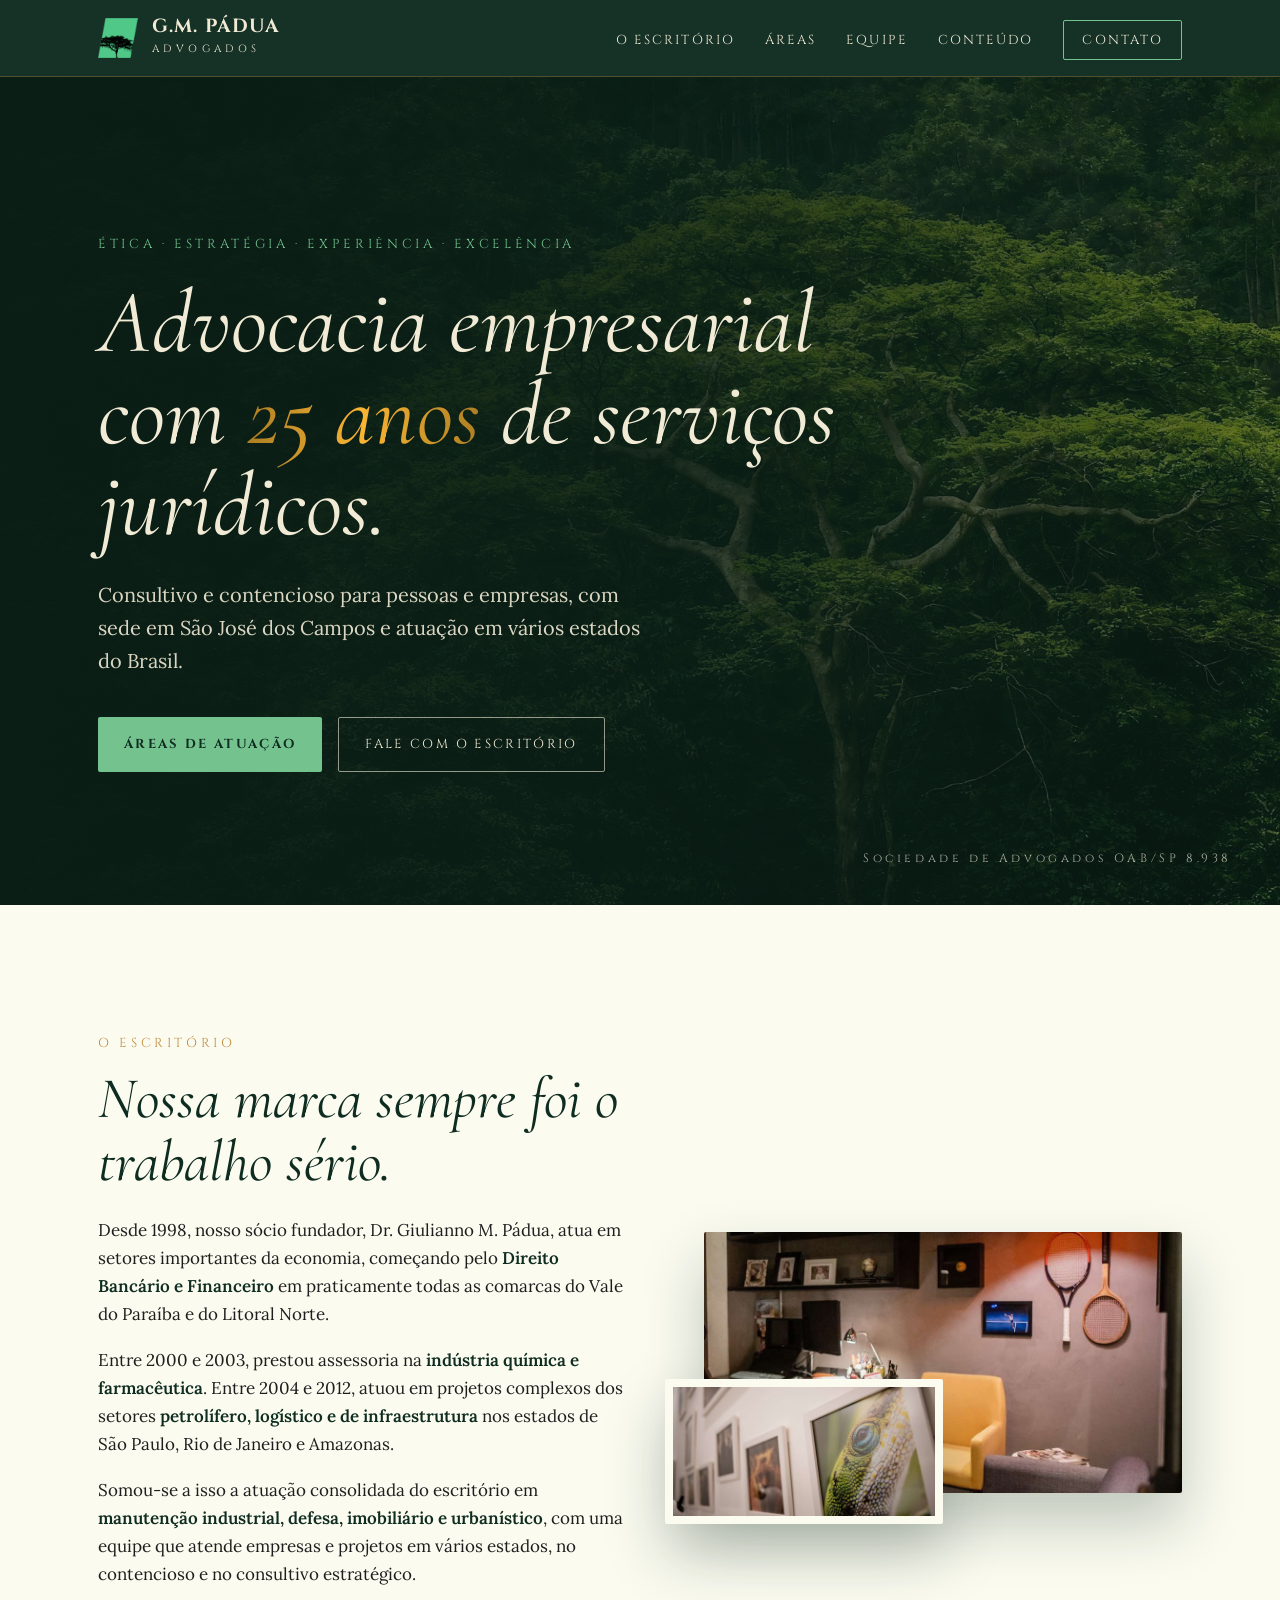
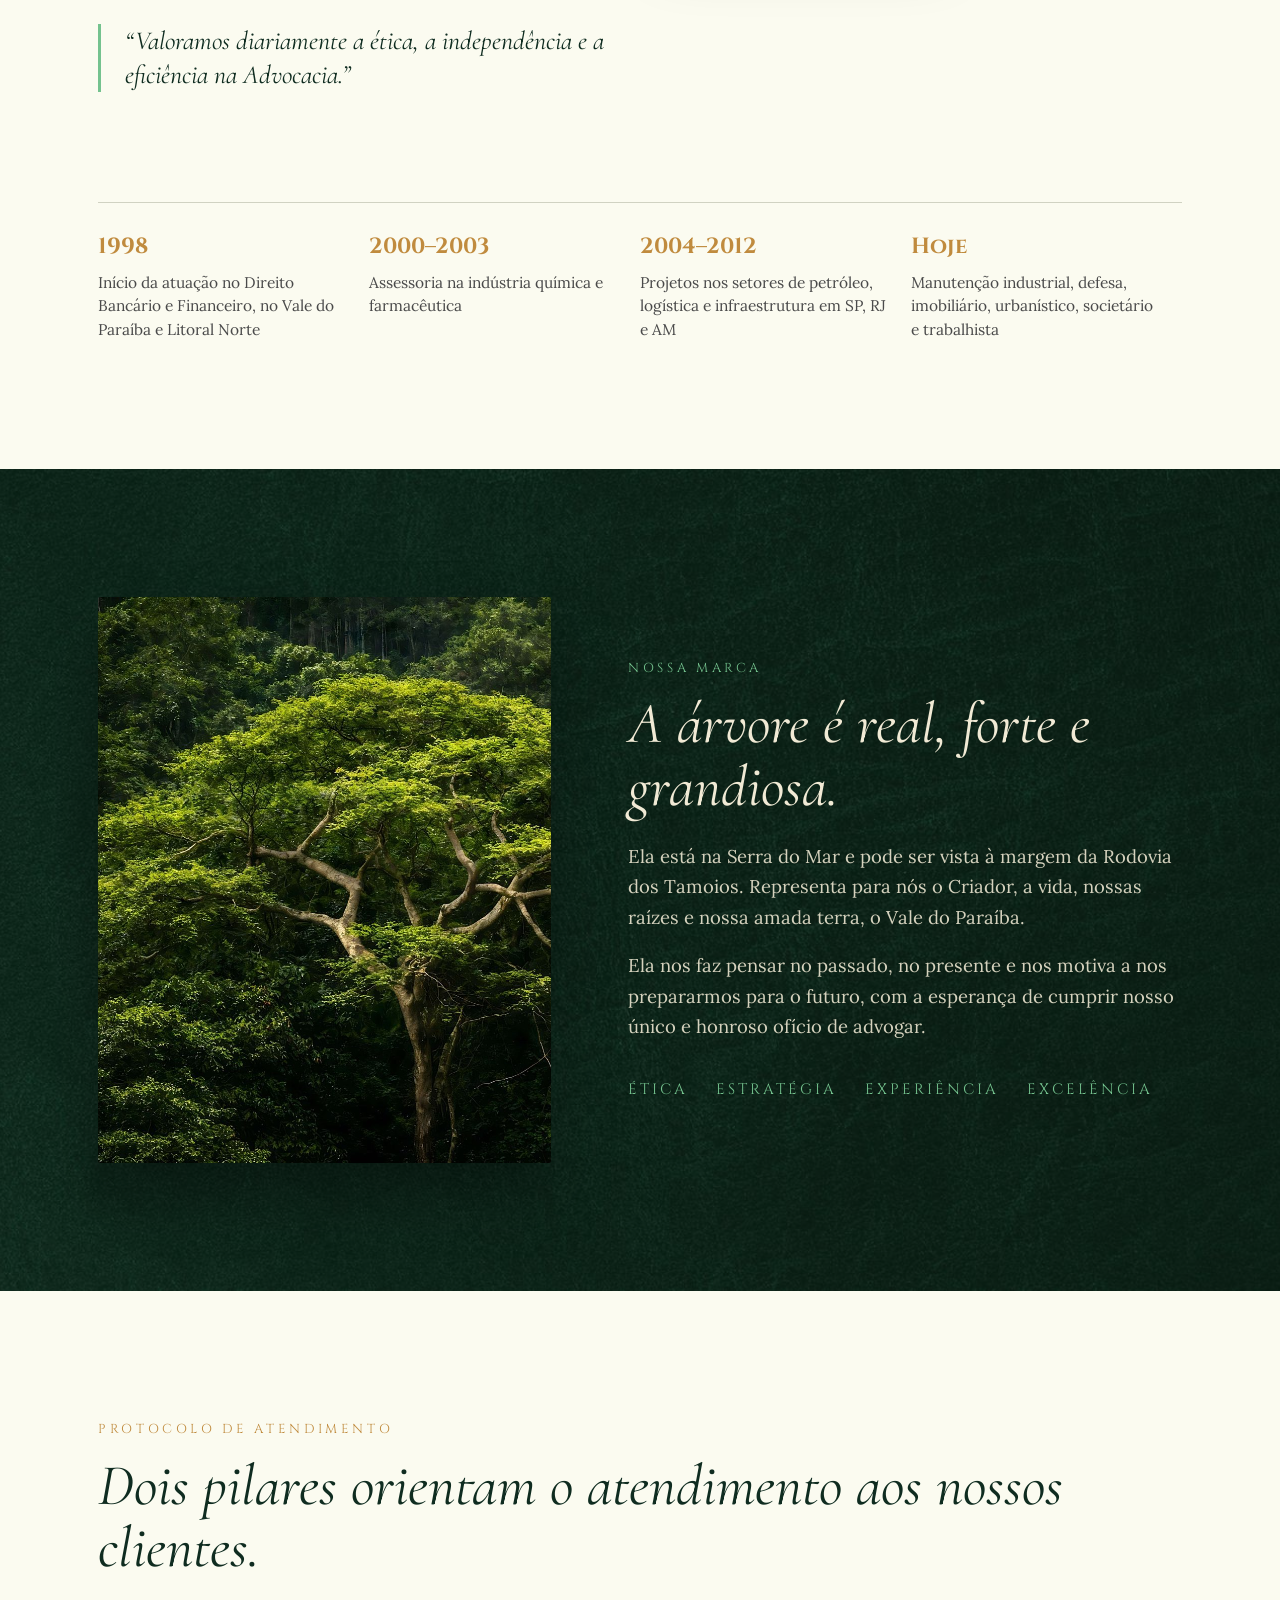
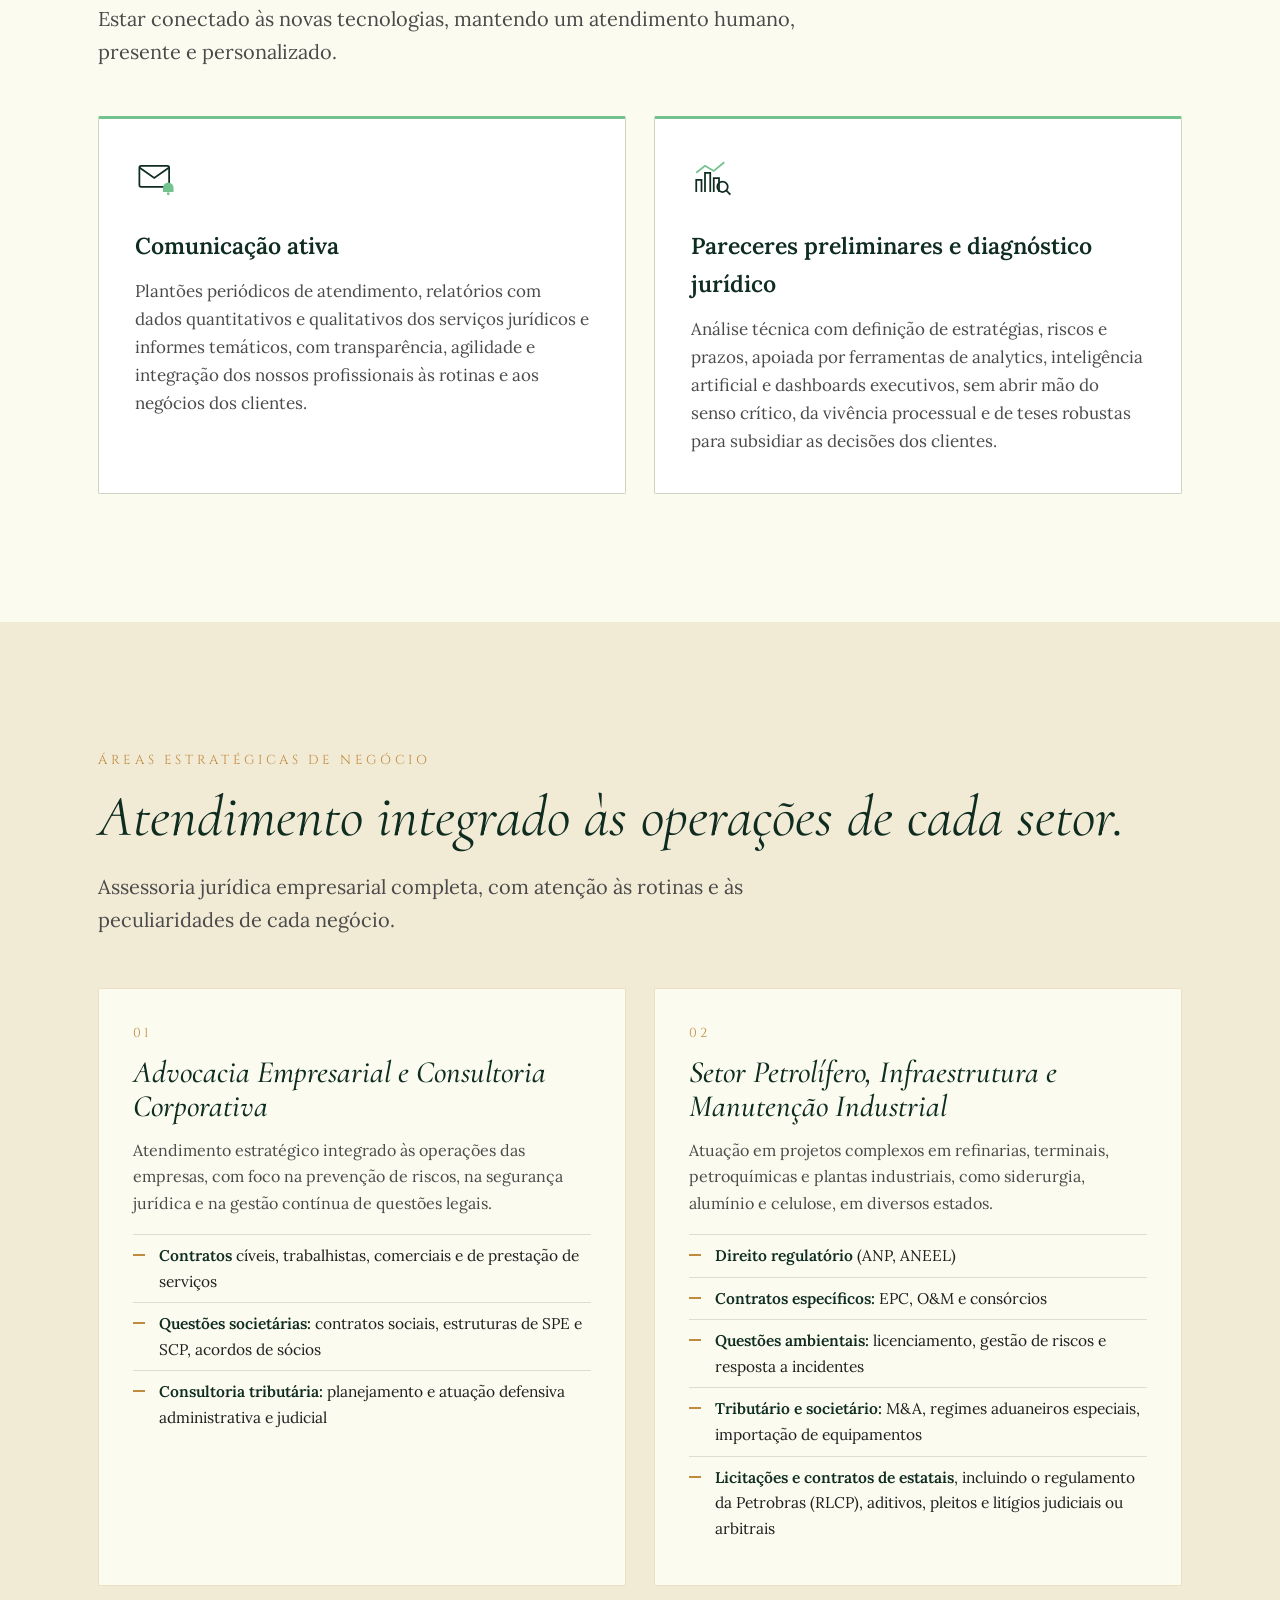
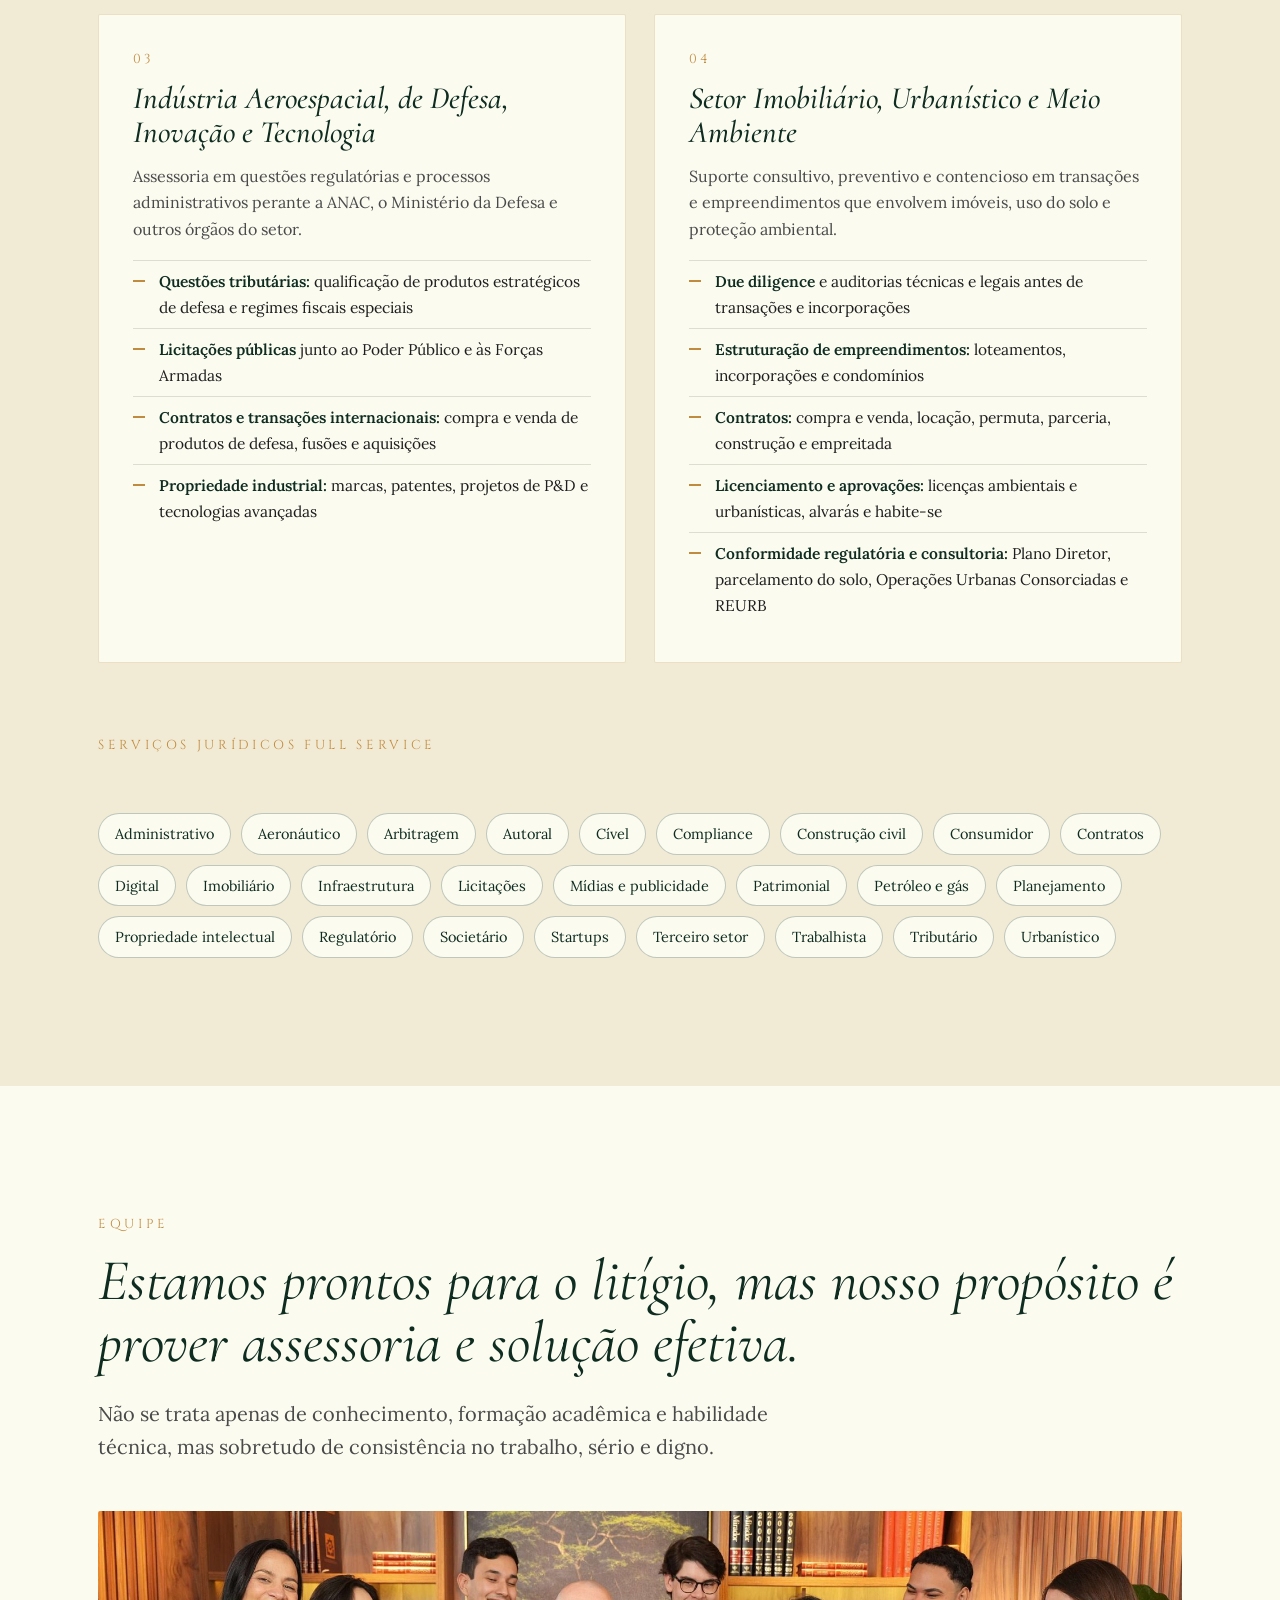
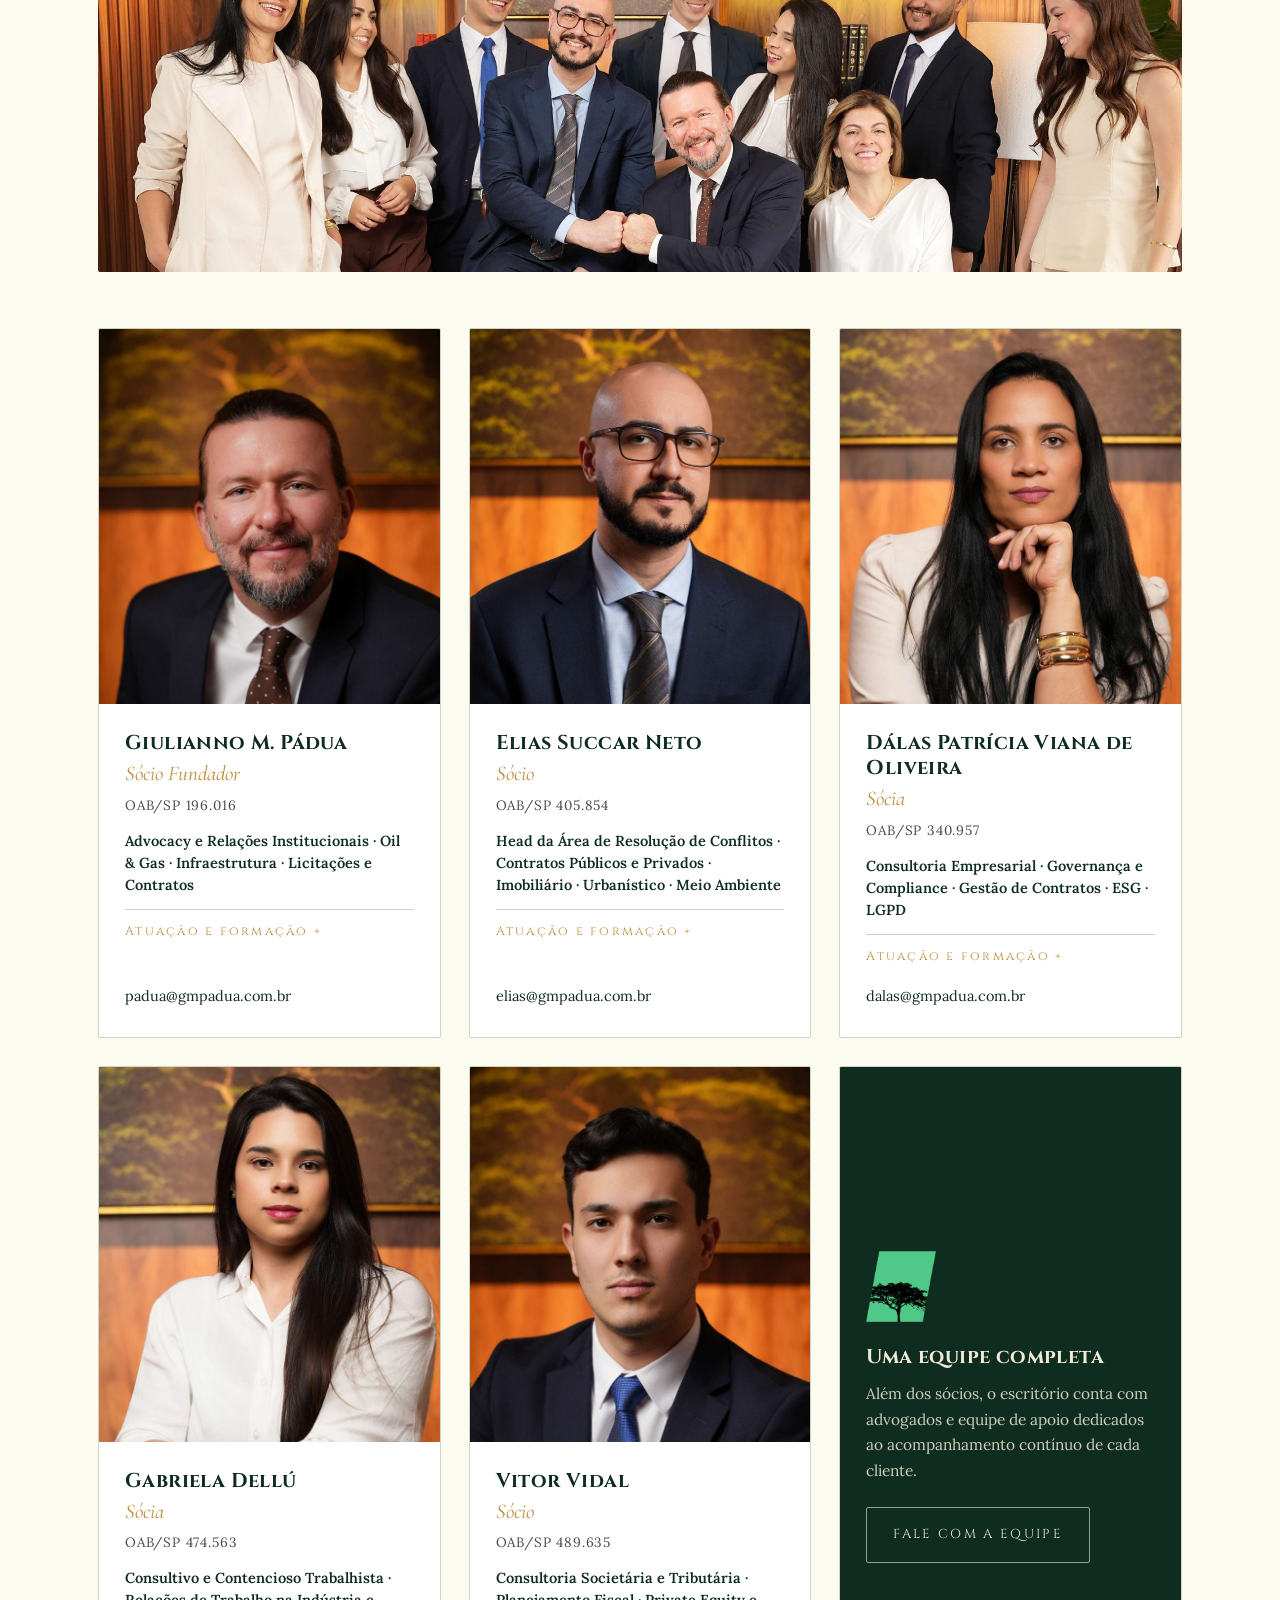
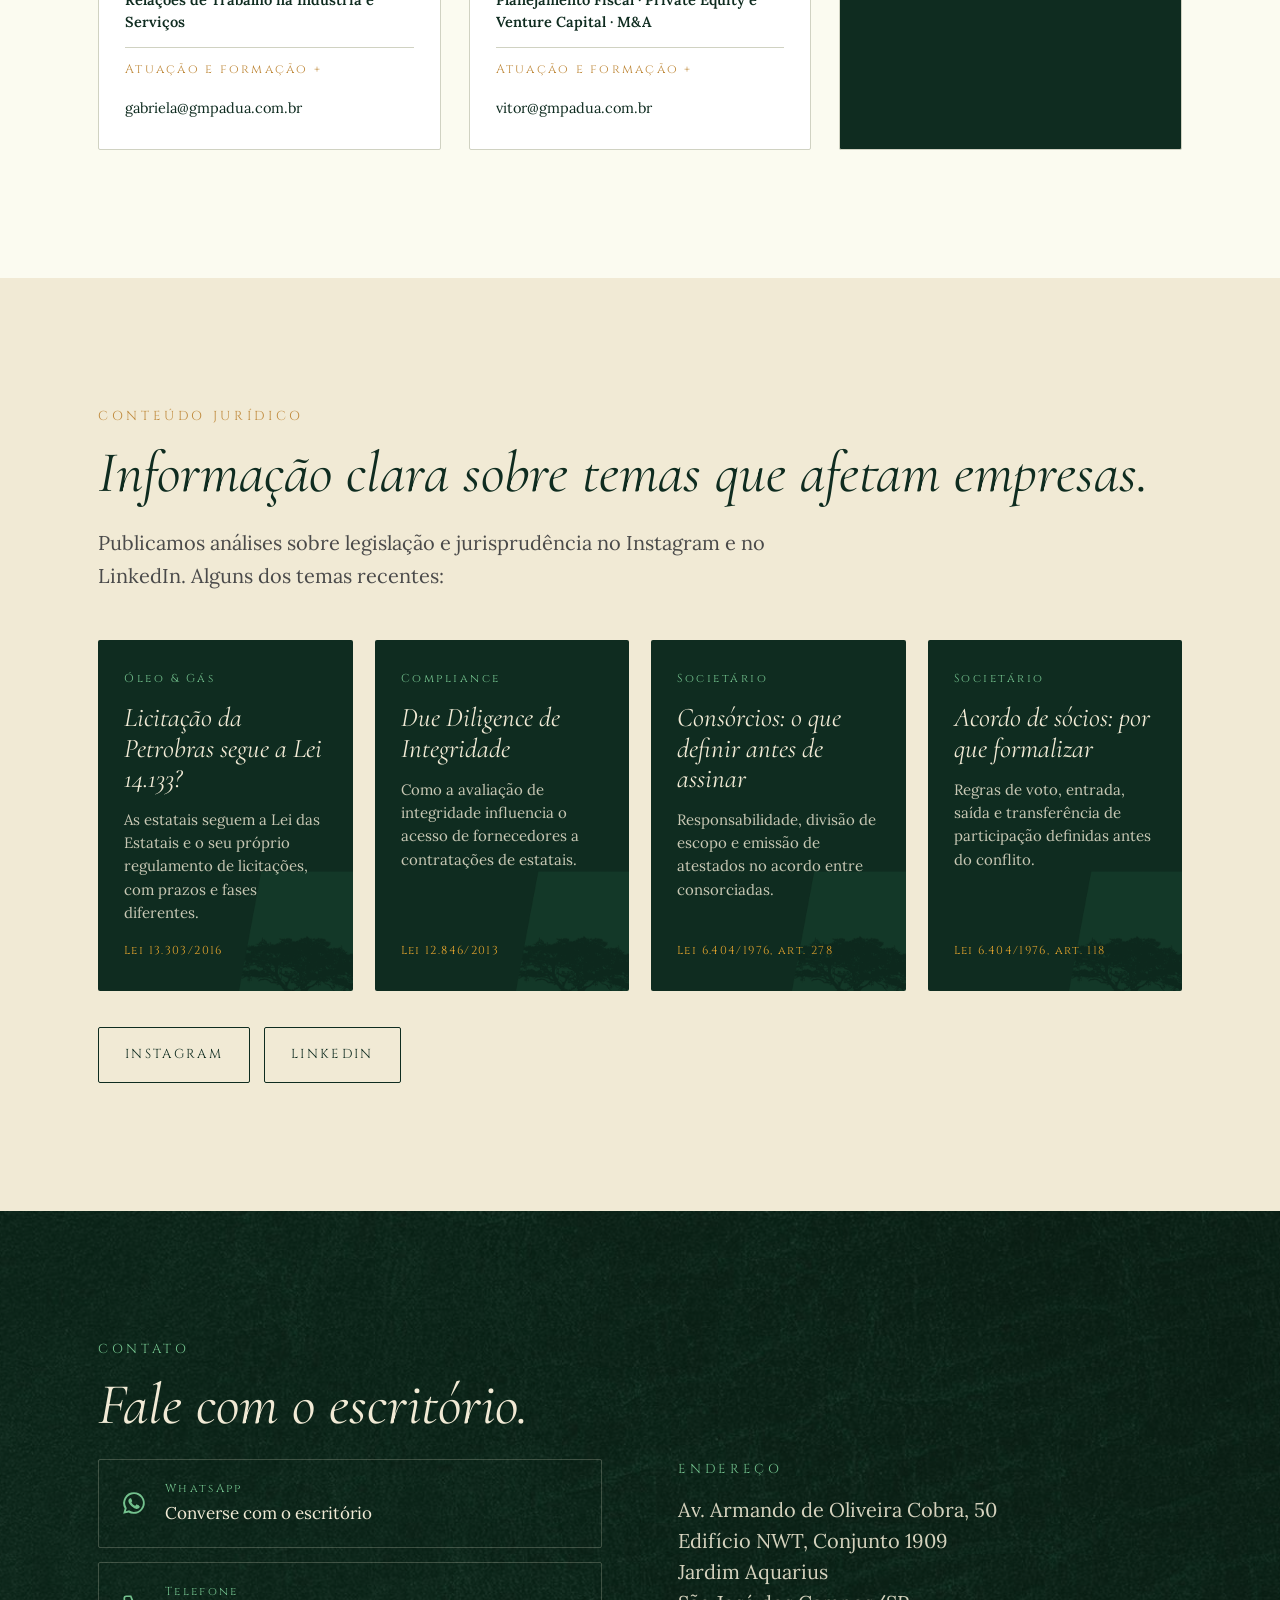
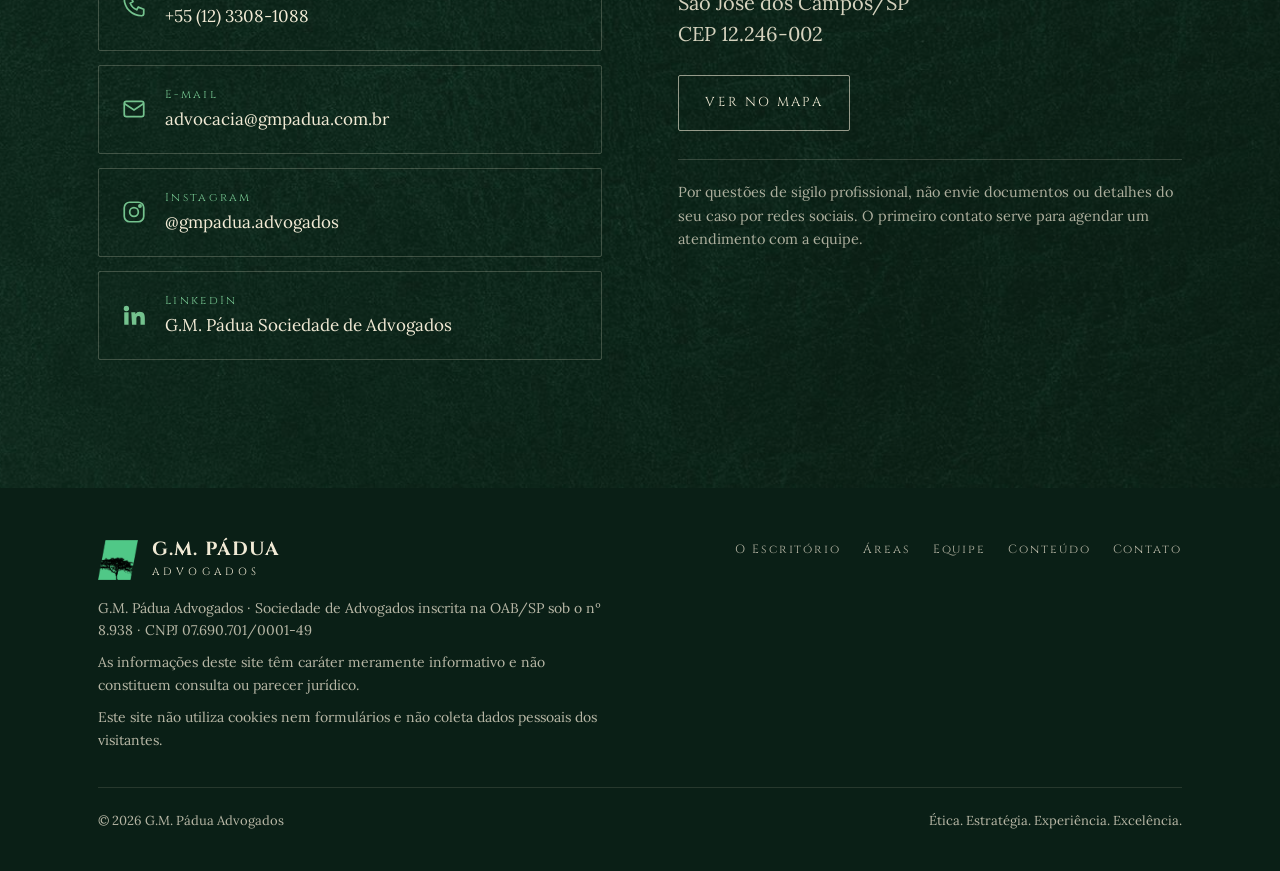
==== site/index.html @ 6ef14ff4 "Cria site institucional de página única do escritório Co-Authored-By: Claude Opus 5.5 <noreply@anthr" ====
<!doctype html>
<html lang="pt-BR">
<head>
  <meta charset="utf-8">
  <meta name="viewport" content="width=device-width, initial-scale=1">
  <title>G.M. Pádua Advogados | Advocacia Empresarial em São José dos Campos</title>
  <meta name="description" content="G.M. Pádua Advogados, sociedade de advogados OAB/SP 8.938, com sede em São José dos Campos/SP. Advocacia empresarial, consultivo e contencioso: óleo e gás, infraestrutura, defesa, imobiliário, societário, tributário, trabalhista e compliance.">
  <meta property="og:title" content="G.M. Pádua Advogados">
  <meta property="og:description" content="Ética. Estratégia. Experiência. Excelência. 25 anos de serviços jurídicos.">
  <meta property="og:image" content="assets/img/arvore.jpg">
  <meta property="og:locale" content="pt_BR">
  <link rel="icon" href="assets/img/favicon.png">
  <link rel="stylesheet" href="assets/fonts/fonts.css">
  <style>
    :root{
      --floresta:#0F2C20; --floresta-2:#163B2B; --padua:#74C28E; --ouro:#C08B3E; --ouro-claro:#E6A52D;
      --perg:#F1EAD5; --gelo:#FBFBF0; --carbono:#1E1E1E; --grafite:#4A4A4A; --cinza:#D0D2C2;
      --max:1180px; --gutter:clamp(16px,4vw,48px);
    }
    *{box-sizing:border-box;margin:0;padding:0}
    html{scroll-behavior:smooth;scroll-padding-top:84px}
    body{font-family:'Lora',Georgia,serif;color:var(--carbono);background:var(--gelo);line-height:1.65;font-size:17px;-webkit-font-smoothing:antialiased}
    img{max-width:100%;height:auto;display:block}
    a{color:inherit}
    .wrap{max-width:var(--max);margin:0 auto;padding:0 var(--gutter)}
    .cinzel{font-family:'Cinzel',serif}
    .corm{font-family:'Cormorant',serif;font-style:italic;font-weight:400}
    .eyebrow{font-family:'Cinzel',serif;font-size:13px;letter-spacing:.28em;text-transform:uppercase;color:var(--ouro)}
    .gold{background:linear-gradient(90deg,#AC7E22,#FAB533 50%,#AC7E22);-webkit-background-clip:text;background-clip:text;color:transparent}
    .rule{height:2px;width:96px;background:linear-gradient(90deg,#AC7E22,#FAB533 50%,#AC7E22);border:0}
    h2.title{font-family:'Cormorant',serif;font-style:italic;font-weight:400;font-size:clamp(36px,5vw,58px);line-height:1.08;color:var(--floresta);margin:14px 0 22px}
    .dark h2.title{color:var(--perg)}
    section{padding:clamp(72px,10vw,128px) 0}
    .lead{font-size:clamp(18px,2vw,20px);color:var(--grafite);max-width:720px}

    /* Cabeçalho */
    header{position:sticky;top:0;z-index:50;background:rgba(15,44,32,.97);backdrop-filter:blur(6px);border-bottom:1px solid rgba(192,139,62,.35)}
    .nav{display:flex;align-items:center;justify-content:space-between;height:76px}
    .brand{display:flex;align-items:center;gap:14px;text-decoration:none;color:var(--perg)}
    .brand img{width:40px}
    .brand b{display:block;font-family:'Cinzel';font-weight:700;font-size:19px;letter-spacing:.06em;line-height:1}
    .brand span{display:block;font-family:'Cinzel';font-size:10.5px;letter-spacing:.42em;margin-top:5px}
    .menu{display:flex;gap:30px;list-style:none;align-items:center}
    .menu a{text-decoration:none;color:var(--perg);font-family:'Cinzel';font-size:13px;letter-spacing:.16em;text-transform:uppercase;padding:6px 0;border-bottom:1px solid transparent;transition:border-color .2s,color .2s}
    .menu a:hover,.menu a:focus-visible{color:var(--padua);border-color:var(--padua);outline:none}
    .menu .cta{border:1px solid var(--padua);padding:10px 18px;border-radius:2px}
    .menu .cta:hover{background:var(--padua);color:var(--floresta)}
    .burger{display:none;background:none;border:0;color:var(--perg);cursor:pointer;padding:8px}
    .burger svg{width:28px;height:28px}

    /* Hero */
    .hero{position:relative;min-height:min(92vh,860px);display:flex;align-items:center;color:var(--perg);background:var(--floresta);overflow:hidden;padding:120px 0 96px}
    .hero::before{content:"";position:absolute;inset:0;background:url(assets/img/arvore.jpg) 68% center/cover;opacity:.55}
    .hero::after{content:"";position:absolute;inset:0;background:linear-gradient(90deg,rgba(10,30,22,.97) 0%,rgba(10,30,22,.85) 42%,rgba(10,30,22,.25) 100%)}
    .hero .wrap{position:relative;z-index:2;width:100%}
    .hero h1{font-family:'Cormorant',serif;font-style:italic;font-weight:400;font-size:clamp(44px,7vw,92px);line-height:1.02;max-width:760px;margin:22px 0 26px}
    .hero p{max-width:560px;font-size:clamp(17px,2vw,20px);color:rgba(241,234,213,.9)}
    .hero .actions{display:flex;flex-wrap:wrap;gap:16px;margin-top:40px}
    .btn{display:inline-flex;align-items:center;gap:10px;text-decoration:none;font-family:'Cinzel';font-size:13px;letter-spacing:.18em;text-transform:uppercase;padding:16px 26px;border-radius:2px;transition:all .2s}
    .btn-primary{background:var(--padua);color:var(--floresta);font-weight:700}
    .btn-primary:hover{background:#8ad3a2}
    .btn-ghost{border:1px solid rgba(241,234,213,.6);color:var(--perg)}
    .btn-ghost:hover{border-color:var(--padua);color:var(--padua)}
    .hero .tag{position:absolute;right:var(--gutter);bottom:36px;z-index:2;font-family:'Cinzel';font-size:12px;letter-spacing:.3em;color:rgba(241,234,213,.7)}

    /* Escritório */
    .split{display:grid;grid-template-columns:1.05fr .95fr;gap:clamp(40px,6vw,88px);align-items:center}
    .story p+p{margin-top:18px}
    .story strong{color:var(--floresta)}
    .quote{margin-top:36px;padding-left:24px;border-left:3px solid var(--padua);font-family:'Cormorant',serif;font-style:italic;font-size:26px;line-height:1.3;color:var(--floresta)}
    .photo-stack{position:relative}
    .photo-stack img{border-radius:2px;box-shadow:0 30px 60px rgba(15,44,32,.25)}
    .photo-stack .p2{position:absolute;width:58%;left:-8%;bottom:-12%;border:8px solid var(--gelo)}
    .timeline{display:grid;grid-template-columns:repeat(4,1fr);gap:0;margin-top:clamp(72px,9vw,110px);border-top:1px solid var(--cinza)}
    .timeline div{padding:26px 22px 0 0}
    .timeline b{display:block;font-family:'Cinzel';font-size:22px;color:var(--ouro);margin-bottom:6px}
    .timeline span{font-size:15.5px;color:var(--grafite);line-height:1.5;display:block}

    /* Árvore */
    .tree{position:relative;color:var(--perg);background:var(--floresta);overflow:hidden}
    .tree::before{content:"";position:absolute;inset:0;background:url(assets/img/textura.jpg) center/cover;opacity:.55}
    .tree .wrap{position:relative;display:grid;grid-template-columns:.9fr 1.1fr;gap:clamp(40px,6vw,80px);align-items:center}
    .tree .img{aspect-ratio:4/5;background:url(assets/img/arvore.jpg) 62% center/cover;border-radius:2px;box-shadow:0 30px 60px rgba(0,0,0,.35)}
    .tree p{color:rgba(241,234,213,.88);font-size:18.5px}
    .tree p+p{margin-top:18px}
    .values{display:flex;flex-wrap:wrap;gap:12px 28px;margin-top:36px;font-family:'Cinzel';font-size:15px;letter-spacing:.2em;text-transform:uppercase}
    .values span{color:var(--padua)}

    /* Protocolo */
    .pillars{display:grid;grid-template-columns:1fr 1fr;gap:28px;margin-top:48px}
    .pillar{background:#fff;border:1px solid var(--cinza);border-top:3px solid var(--padua);padding:38px 36px;border-radius:2px}
    .pillar svg{width:42px;height:42px;color:var(--floresta);margin-bottom:20px}
    .pillar h3{font-family:'Lora';font-weight:600;font-size:23px;color:var(--floresta);margin-bottom:12px}
    .pillar p{color:var(--grafite)}

    /* Áreas */
    .areas{background:var(--perg)}
    .area-grid{display:grid;grid-template-columns:repeat(2,1fr);gap:28px;margin-top:52px}
    .area{background:var(--gelo);border-radius:2px;overflow:hidden;display:flex;flex-direction:column;border:1px solid rgba(192,139,62,.25)}
    .area .num{font-family:'Cinzel';font-size:13px;letter-spacing:.24em;color:var(--ouro)}
    .area .body{padding:34px 34px 36px}
    .area h3{font-family:'Cormorant',serif;font-style:italic;font-weight:500;font-size:31px;line-height:1.1;color:var(--floresta);margin:10px 0 14px}
    .area p{color:var(--grafite);font-size:16px}
    .area ul{list-style:none;margin-top:18px}
    .area li{position:relative;padding:8px 0 8px 26px;border-top:1px solid rgba(208,210,194,.7);font-size:15.5px}
    .area li::before{content:"";position:absolute;left:0;top:19px;width:12px;height:2px;background:var(--ouro)}
    .area li b{color:var(--floresta);font-weight:600}
    .tags{display:flex;flex-wrap:wrap;gap:10px;margin-top:56px}
    .tags span{font-size:14.5px;padding:8px 16px;border:1px solid rgba(15,44,32,.25);border-radius:40px;color:var(--floresta);background:var(--gelo)}
    .tags-title{margin-top:72px}

    /* Equipe */
    .team-photo{margin-top:48px;border-radius:2px;overflow:hidden;aspect-ratio:3/1;background:url(assets/img/equipe.jpg) center 30%/cover}
    .team{display:grid;grid-template-columns:repeat(3,1fr);gap:28px;margin-top:56px}
    .member{background:#fff;border:1px solid var(--cinza);border-radius:2px;overflow:hidden;display:flex;flex-direction:column}
    .member .ph{aspect-ratio:4/4.4;background-size:cover;background-position:center 18%}
    .member .info{padding:26px 26px 28px;display:flex;flex-direction:column;flex:1}
    .member h3{font-family:'Cinzel';font-weight:700;font-size:20px;letter-spacing:.02em;color:var(--floresta);line-height:1.25}
    .member .role{font-family:'Cormorant',serif;font-style:italic;font-size:21px;color:var(--ouro);margin-top:2px}
    .member .oab{font-size:13.5px;letter-spacing:.06em;color:var(--grafite);margin-top:2px}
    .member .focus{font-size:14.5px;color:var(--floresta);font-weight:600;margin-top:14px;line-height:1.5}
    .member details{margin-top:14px;border-top:1px solid var(--cinza);padding-top:12px}
    .member summary{cursor:pointer;font-family:'Cinzel';font-size:12.5px;letter-spacing:.18em;color:var(--ouro);list-style:none}
    .member summary::-webkit-details-marker{display:none}
    .member summary::after{content:" +"}
    .member details[open] summary::after{content:" –"}
    .member details p{font-size:15px;color:var(--grafite);margin-top:12px;line-height:1.6}
    .member details h4{font-family:'Cinzel';font-size:12px;letter-spacing:.18em;color:var(--floresta);margin-top:14px}
    .member details ul{list-style:none;font-size:14.5px;color:var(--grafite);margin-top:6px}
    .member details li{padding:3px 0}
    .member .mail{margin-top:auto;padding-top:16px;font-size:14.5px;color:var(--floresta);text-decoration:none;border-bottom:1px solid transparent;align-self:flex-start}
    .member .mail:hover{border-color:var(--padua)}

    /* Conteúdo */
    .posts{display:grid;grid-template-columns:repeat(4,1fr);gap:22px;margin-top:48px}
    .post{background:var(--floresta);color:var(--perg);border-radius:2px;padding:30px 26px;display:flex;flex-direction:column;min-height:300px;position:relative;overflow:hidden}
    .post::after{content:"";position:absolute;right:-30px;bottom:-30px;width:150px;height:150px;background:url(assets/img/logo.png) center/contain no-repeat;opacity:.08}
    .post .k{font-family:'Cinzel';font-size:11.5px;letter-spacing:.22em;color:var(--padua)}
    .post h3{font-family:'Cormorant',serif;font-style:italic;font-weight:400;font-size:27px;line-height:1.12;margin:14px 0 14px}
    .post p{font-size:15px;color:rgba(241,234,213,.82);line-height:1.55}
    .post .ref{margin-top:auto;padding-top:18px;font-family:'Cinzel';font-size:11.5px;letter-spacing:.12em;color:var(--ouro-claro)}
    .follow{display:flex;flex-wrap:wrap;gap:14px;margin-top:36px}
    .follow .btn{border:1px solid var(--floresta);color:var(--floresta)}
    .follow .btn:hover{background:var(--floresta);color:var(--perg)}

    /* Contato */
    .contact{background:var(--floresta);color:var(--perg);position:relative;overflow:hidden}
    .contact::before{content:"";position:absolute;inset:0;background:url(assets/img/textura.jpg) center/cover;opacity:.5}
    .contact .wrap{position:relative}
    .contact-grid{display:grid;grid-template-columns:1fr 1fr;gap:clamp(40px,6vw,80px);margin-top:12px;align-items:start}
    .channels{display:grid;gap:14px}
    .channel{display:flex;gap:18px;align-items:center;text-decoration:none;padding:20px 22px;border:1px solid rgba(241,234,213,.22);border-radius:2px;transition:border-color .2s,background .2s}
    .channel:hover{border-color:var(--padua);background:rgba(116,194,142,.07)}
    .channel svg{width:26px;height:26px;color:var(--padua);flex:none}
    .channel small{display:block;font-family:'Cinzel';font-size:11.5px;letter-spacing:.2em;color:var(--padua)}
    .channel span{font-size:17px}
    .address p{color:rgba(241,234,213,.88)}
    .address .note{margin-top:28px;font-size:14.5px;color:rgba(241,234,213,.7);border-top:1px solid rgba(241,234,213,.18);padding-top:20px}

    /* Rodapé */
    footer{background:#0A1F16;color:rgba(241,234,213,.75);padding:52px 0 40px;font-size:14px}
    .foot{display:flex;justify-content:space-between;gap:32px;flex-wrap:wrap;align-items:flex-start}
    .foot .brand{margin-bottom:16px}
    .foot .legal{max-width:520px;line-height:1.6}
    .foot .legal p+p{margin-top:10px}
    .foot nav{display:flex;gap:22px;flex-wrap:wrap}
    .foot nav a{text-decoration:none;font-family:'Cinzel';font-size:12px;letter-spacing:.16em}
    .foot nav a:hover{color:var(--padua)}
    .copy{margin-top:36px;padding-top:22px;border-top:1px solid rgba(241,234,213,.12);font-size:13px;display:flex;justify-content:space-between;gap:16px;flex-wrap:wrap}

    /* Responsivo */
    @media (max-width:1060px){
      .posts{grid-template-columns:repeat(2,1fr)}
      .team{grid-template-columns:repeat(2,1fr)}
    }
    @media (max-width:900px){
      .menu{position:fixed;inset:76px 0 auto 0;flex-direction:column;align-items:flex-start;gap:0;background:var(--floresta);padding:12px var(--gutter) 28px;border-bottom:1px solid rgba(192,139,62,.35);transform:translateY(-130%);transition:transform .25s}
      .menu.open{transform:none}
      .menu li{width:100%}
      .menu a{display:block;padding:16px 0;border-bottom:1px solid rgba(241,234,213,.1)}
      .menu .cta{margin-top:14px;text-align:center}
      .burger{display:block}
      .split,.tree .wrap,.contact-grid,.pillars,.area-grid{grid-template-columns:1fr}
      .photo-stack{margin-bottom:14%}
      .photo-stack .p2{left:0;width:62%}
      .timeline{grid-template-columns:1fr 1fr;row-gap:12px}
      .tree .img{aspect-ratio:16/11}
      .team-photo{aspect-ratio:16/9}
    }
    @media (max-width:600px){
      body{font-size:16px}
      .team,.posts{grid-template-columns:1fr}
      .timeline{grid-template-columns:1fr}
      .hero .tag{display:none}
      .pillar,.area .body{padding:28px 24px}
    }
    @media (prefers-reduced-motion:reduce){html{scroll-behavior:auto}*{transition:none!important}}
  </style>
</head>
<body>

<header>
  <div class="wrap nav">
    <a class="brand" href="#inicio" aria-label="G.M. Pádua Advogados, início">
      <img src="assets/img/logo.png" alt="">
      <div><b>G.M. PÁDUA</b><span>ADVOGADOS</span></div>
    </a>
    <button class="burger" aria-label="Abrir menu" aria-expanded="false" aria-controls="menu">
      <svg viewBox="0 0 24 24" fill="none" stroke="currentColor" stroke-width="1.6"><path d="M3 6h18M3 12h18M3 18h18"/></svg>
    </button>
    <ul class="menu" id="menu">
      <li><a href="#escritorio">O Escritório</a></li>
      <li><a href="#areas">Áreas</a></li>
      <li><a href="#equipe">Equipe</a></li>
      <li><a href="#conteudo">Conteúdo</a></li>
      <li><a class="cta" href="#contato">Contato</a></li>
    </ul>
  </div>
</header>

<main>
  <section class="hero" id="inicio">
    <div class="wrap">
      <div class="eyebrow" style="color:var(--padua)">Ética · Estratégia · Experiência · Excelência</div>
      <h1>Advocacia empresarial com <span class="gold">25 anos</span> de serviços jurídicos.</h1>
      <p>Consultivo e contencioso para pessoas e empresas, com sede em São José dos Campos e atuação em vários estados do Brasil.</p>
      <div class="actions">
        <a class="btn btn-primary" href="#areas">Áreas de atuação</a>
        <a class="btn btn-ghost" href="#contato">Fale com o escritório</a>
      </div>
    </div>
    <div class="tag">Sociedade de Advogados OAB/SP 8.938</div>
  </section>

  <section id="escritorio">
    <div class="wrap">
      <div class="split">
        <div class="story">
          <div class="eyebrow">O Escritório</div>
          <h2 class="title">Nossa marca sempre foi o trabalho sério.</h2>
          <p>Desde 1998, nosso sócio fundador, Dr. Giulianno M. Pádua, atua em setores importantes da economia, começando pelo <strong>Direito Bancário e Financeiro</strong> em praticamente todas as comarcas do Vale do Paraíba e do Litoral Norte.</p>
          <p>Entre 2000 e 2003, prestou assessoria na <strong>indústria química e farmacêutica</strong>. Entre 2004 e 2012, atuou em projetos complexos dos setores <strong>petrolífero, logístico e de infraestrutura</strong> nos estados de São Paulo, Rio de Janeiro e Amazonas.</p>
          <p>Somou-se a isso a atuação consolidada do escritório em <strong>manutenção industrial, defesa, imobiliário e urbanístico</strong>, com uma equipe que atende empresas e projetos em vários estados, no contencioso e no consultivo estratégico.</p>
          <blockquote class="quote">“Valoramos diariamente a ética, a independência e a eficiência na Advocacia.”</blockquote>
        </div>
        <div class="photo-stack">
          <img src="assets/img/escritorio1.jpg" alt="Ambiente interno do escritório G.M. Pádua Advogados" loading="lazy" width="1001" height="546">
          <img class="p2" src="assets/img/escritorio2.jpg" alt="Sala de atendimento do escritório" loading="lazy" width="1100" height="545">
        </div>
      </div>
      <div class="timeline" aria-label="Trajetória">
        <div><b>1998</b><span>Início da atuação no Direito Bancário e Financeiro, no Vale do Paraíba e Litoral Norte</span></div>
        <div><b>2000–2003</b><span>Assessoria na indústria química e farmacêutica</span></div>
        <div><b>2004–2012</b><span>Projetos nos setores de petróleo, logística e infraestrutura em SP, RJ e AM</span></div>
        <div><b>Hoje</b><span>Manutenção industrial, defesa, imobiliário, urbanístico, societário e trabalhista</span></div>
      </div>
    </div>
  </section>

  <section class="tree dark">
    <div class="wrap">
      <div class="img" role="img" aria-label="A árvore da Serra do Mar que inspira a marca do escritório"></div>
      <div>
        <div class="eyebrow" style="color:var(--padua)">Nossa marca</div>
        <h2 class="title">A árvore é real, forte e grandiosa.</h2>
        <p>Ela está na Serra do Mar e pode ser vista à margem da Rodovia dos Tamoios. Representa para nós o Criador, a vida, nossas raízes e nossa amada terra, o Vale do Paraíba.</p>
        <p>Ela nos faz pensar no passado, no presente e nos motiva a nos prepararmos para o futuro, com a esperança de cumprir nosso único e honroso ofício de advogar.</p>
        <div class="values"><span>Ética</span><span>Estratégia</span><span>Experiência</span><span>Excelência</span></div>
      </div>
    </div>
  </section>

  <section id="atendimento">
    <div class="wrap">
      <div class="eyebrow">Protocolo de atendimento</div>
      <h2 class="title">Dois pilares orientam o atendimento aos nossos clientes.</h2>
      <p class="lead">Estar conectado às novas tecnologias, mantendo um atendimento humano, presente e personalizado.</p>
      <div class="pillars">
        <div class="pillar">
          <svg viewBox="0 0 48 48" fill="none" stroke="currentColor" stroke-width="2"><rect x="5" y="10" width="34" height="24" rx="2"/><path d="M5 12l17 12 17-12"/><path d="M38 30a5 5 0 0 1 5 5v4h-10v-4a5 5 0 0 1 5-5z" fill="var(--padua)" stroke="var(--padua)"/><circle cx="38" cy="42" r="1.6" fill="var(--padua)" stroke="none"/></svg>
          <h3>Comunicação ativa</h3>
          <p>Plantões periódicos de atendimento, relatórios com dados quantitativos e qualitativos dos serviços jurídicos e informes temáticos, com transparência, agilidade e integração dos nossos profissionais às rotinas e aos negócios dos clientes.</p>
        </div>
        <div class="pillar">
          <svg viewBox="0 0 48 48" fill="none" stroke="currentColor" stroke-width="2"><path d="M6 40V26h6v14M16 40V18h6v22M26 40V24h6v16"/><path d="M6 18l10-8 10 6 12-10" stroke="var(--padua)"/><circle cx="36" cy="34" r="6"/><path d="M40.5 38.5L45 43"/></svg>
          <h3>Pareceres preliminares e diagnóstico jurídico</h3>
          <p>Análise técnica com definição de estratégias, riscos e prazos, apoiada por ferramentas de analytics, inteligência artificial e dashboards executivos, sem abrir mão do senso crítico, da vivência processual e de teses robustas para subsidiar as decisões dos clientes.</p>
        </div>
      </div>
    </div>
  </section>

  <section class="areas" id="areas">
    <div class="wrap">
      <div class="eyebrow">Áreas estratégicas de negócio</div>
      <h2 class="title">Atendimento integrado às operações de cada setor.</h2>
      <p class="lead">Assessoria jurídica empresarial completa, com atenção às rotinas e às peculiaridades de cada negócio.</p>
      <div class="area-grid">
        <article class="area"><div class="body">
          <div class="num">01</div>
          <h3>Advocacia Empresarial e Consultoria Corporativa</h3>
          <p>Atendimento estratégico integrado às operações das empresas, com foco na prevenção de riscos, na segurança jurídica e na gestão contínua de questões legais.</p>
          <ul>
            <li><b>Contratos</b> cíveis, trabalhistas, comerciais e de prestação de serviços</li>
            <li><b>Questões societárias:</b> contratos sociais, estruturas de SPE e SCP, acordos de sócios</li>
            <li><b>Consultoria tributária:</b> planejamento e atuação defensiva administrativa e judicial</li>
          </ul>
        </div></article>
        <article class="area"><div class="body">
          <div class="num">02</div>
          <h3>Setor Petrolífero, Infraestrutura e Manutenção Industrial</h3>
          <p>Atuação em projetos complexos em refinarias, terminais, petroquímicas e plantas industriais, como siderurgia, alumínio e celulose, em diversos estados.</p>
          <ul>
            <li><b>Direito regulatório</b> (ANP, ANEEL)</li>
            <li><b>Contratos específicos:</b> EPC, O&amp;M e consórcios</li>
            <li><b>Questões ambientais:</b> licenciamento, gestão de riscos e resposta a incidentes</li>
            <li><b>Tributário e societário:</b> M&amp;A, regimes aduaneiros especiais, importação de equipamentos</li>
            <li><b>Licitações e contratos de estatais</b>, incluindo o regulamento da Petrobras (RLCP), aditivos, pleitos e litígios judiciais ou arbitrais</li>
          </ul>
        </div></article>
        <article class="area"><div class="body">
          <div class="num">03</div>
          <h3>Indústria Aeroespacial, de Defesa, Inovação e Tecnologia</h3>
          <p>Assessoria em questões regulatórias e processos administrativos perante a ANAC, o Ministério da Defesa e outros órgãos do setor.</p>
          <ul>
            <li><b>Questões tributárias:</b> qualificação de produtos estratégicos de defesa e regimes fiscais especiais</li>
            <li><b>Licitações públicas</b> junto ao Poder Público e às Forças Armadas</li>
            <li><b>Contratos e transações internacionais:</b> compra e venda de produtos de defesa, fusões e aquisições</li>
            <li><b>Propriedade industrial:</b> marcas, patentes, projetos de P&amp;D e tecnologias avançadas</li>
          </ul>
        </div></article>
        <article class="area"><div class="body">
          <div class="num">04</div>
          <h3>Setor Imobiliário, Urbanístico e Meio Ambiente</h3>
          <p>Suporte consultivo, preventivo e contencioso em transações e empreendimentos que envolvem imóveis, uso do solo e proteção ambiental.</p>
          <ul>
            <li><b>Due diligence</b> e auditorias técnicas e legais antes de transações e incorporações</li>
            <li><b>Estruturação de empreendimentos:</b> loteamentos, incorporações e condomínios</li>
            <li><b>Contratos:</b> compra e venda, locação, permuta, parceria, construção e empreitada</li>
            <li><b>Licenciamento e aprovações:</b> licenças ambientais e urbanísticas, alvarás e habite-se</li>
            <li><b>Conformidade regulatória e consultoria:</b> Plano Diretor, parcelamento do solo, Operações Urbanas Consorciadas e REURB</li>
          </ul>
        </div></article>
      </div>

      <div class="tags-title">
        <div class="eyebrow">Serviços jurídicos full service</div>
      </div>
      <div class="tags" aria-label="Áreas do Direito atendidas">
        <span>Administrativo</span><span>Aeronáutico</span><span>Arbitragem</span><span>Autoral</span><span>Cível</span><span>Compliance</span><span>Construção civil</span><span>Consumidor</span><span>Contratos</span><span>Digital</span><span>Imobiliário</span><span>Infraestrutura</span><span>Licitações</span><span>Mídias e publicidade</span><span>Patrimonial</span><span>Petróleo e gás</span><span>Planejamento</span><span>Propriedade intelectual</span><span>Regulatório</span><span>Societário</span><span>Startups</span><span>Terceiro setor</span><span>Trabalhista</span><span>Tributário</span><span>Urbanístico</span>
      </div>
    </div>
  </section>

  <section id="equipe">
    <div class="wrap">
      <div class="eyebrow">Equipe</div>
      <h2 class="title">Estamos prontos para o litígio, mas nosso propósito é prover assessoria e solução efetiva.</h2>
      <p class="lead">Não se trata apenas de conhecimento, formação acadêmica e habilidade técnica, mas sobretudo de consistência no trabalho, sério e digno.</p>
      <div class="team-photo" role="img" aria-label="Equipe do G.M. Pádua Advogados"></div>

      <div class="team">
        <article class="member">
          <div class="ph" style="background-image:url(assets/img/giulianno.jpg)" role="img" aria-label="Foto de Giulianno M. Pádua"></div>
          <div class="info">
            <h3>Giulianno M. Pádua</h3>
            <div class="role">Sócio Fundador</div>
            <div class="oab">OAB/SP 196.016</div>
            <div class="focus">Advocacy e Relações Institucionais · Oil &amp; Gas · Infraestrutura · Licitações e Contratos</div>
            <details>
              <summary>Atuação e formação</summary>
              <p>Mais de 25 anos na advocacia empresarial, em especial nos setores petrolífero, petroquímico e de infraestrutura. Participou de projetos nas áreas de refino e logística em São Paulo, Rio de Janeiro e Amazonas. Atua com licitações e contratações públicas, o regulamento da Petrobras (RLCP), consórcios, alianças e convênios, contratos de empreitada (EPC, EPCM, turnkey) e padrões FIDIC.</p>
              <h4>Formação</h4>
              <ul><li>Ciências Jurídicas — Faculdade de Direito do Vale do Paraíba (2001)</li><li>Especialização em Contratos de Infraestrutura — FGV-LAW</li><li>Membro da AASP</li></ul>
            </details>
            <a class="mail" href="mailto:padua@gmpadua.com.br">padua@gmpadua.com.br</a>
          </div>
        </article>

        <article class="member">
          <div class="ph" style="background-image:url(assets/img/elias.jpg)" role="img" aria-label="Foto de Elias Succar Neto"></div>
          <div class="info">
            <h3>Elias Succar Neto</h3>
            <div class="role">Sócio</div>
            <div class="oab">OAB/SP 405.854</div>
            <div class="focus">Head da Área de Resolução de Conflitos · Contratos Públicos e Privados · Imobiliário · Urbanístico · Meio Ambiente</div>
            <details>
              <summary>Atuação e formação</summary>
              <p>Ingressou no escritório como estagiário, no primeiro ano da faculdade. Atua no contencioso judicial cível e contratual, nos setores imobiliário, urbanístico e ambiental e no Direito Administrativo, em licitações e contratos públicos, com destaque para os setores de publicidade e comunicação e petrolífero e petroquímico.</p>
              <h4>Formação</h4>
              <ul><li>Direito — Universidade de Taubaté (2017)</li><li>Pós-graduação em Direito Imobiliário — Faculdade Damásio</li><li>Associado ao IBRADIM</li></ul>
            </details>
            <a class="mail" href="mailto:elias@gmpadua.com.br">elias@gmpadua.com.br</a>
          </div>
        </article>

        <article class="member">
          <div class="ph" style="background-image:url(assets/img/dalas.jpg)" role="img" aria-label="Foto de Dálas Patrícia Viana de Oliveira"></div>
          <div class="info">
            <h3>Dálas Patrícia Viana de Oliveira</h3>
            <div class="role">Sócia</div>
            <div class="oab">OAB/SP 340.957</div>
            <div class="focus">Consultoria Empresarial · Governança e Compliance · Gestão de Contratos · ESG · LGPD</div>
            <details>
              <summary>Atuação e formação</summary>
              <p>Mais de 10 anos de experiência em governança, gestão de contratos e no contencioso trabalhista e sindical, com projetos no setor petrolífero. Atua na implantação de programas de compliance, ESG, LGPD, ética e integridade, em projetos de conformidade para RH e segurança da informação, na gestão de contratos e na consultoria para o Terceiro Setor.</p>
              <h4>Formação</h4>
              <ul><li>Direito — Universidade do Vale do Paraíba (2005)</li><li>Certificação em Compliance Público e Anticorrupção — CPC &amp; ICP (2019)</li><li>Curso livre de Compliance de LGPD — LEC-FGV</li></ul>
            </details>
            <a class="mail" href="mailto:dalas@gmpadua.com.br">dalas@gmpadua.com.br</a>
          </div>
        </article>

        <article class="member">
          <div class="ph" style="background-image:url(assets/img/gabriela.jpg)" role="img" aria-label="Foto de Gabriela Dellú"></div>
          <div class="info">
            <h3>Gabriela Dellú</h3>
            <div class="role">Sócia</div>
            <div class="oab">OAB/SP 474.563</div>
            <div class="focus">Consultivo e Contencioso Trabalhista · Relações de Trabalho na Indústria e Serviços</div>
            <details>
              <summary>Atuação e formação</summary>
              <p>Atua na área trabalhista empresarial, coordenando a defesa de clientes em reclamações trabalhistas, com atuação em audiências, perícias técnicas e sustentações orais nos tribunais, em especial nos setores de engenharia, manutenção industrial e infraestrutura. Atua também no consultivo e preventivo trabalhista, com a emissão de pareceres.</p>
              <h4>Formação</h4>
              <ul><li>Direito — Universidade do Vale do Paraíba (2021)</li><li>Pós-graduação em Direito Processual Aplicado — Escola Paulista de Direito</li><li>Pós-graduações em Direito do Trabalho e Processual do Trabalho e em Direito de Família e Sucessões — Legale</li><li>Especialização em Cálculos Trabalhistas — Instituto de Direito Real</li></ul>
            </details>
            <a class="mail" href="mailto:gabriela@gmpadua.com.br">gabriela@gmpadua.com.br</a>
          </div>
        </article>

        <article class="member">
          <div class="ph" style="background-image:url(assets/img/vitor.jpg)" role="img" aria-label="Foto de Vitor Vidal"></div>
          <div class="info">
            <h3>Vitor Vidal</h3>
            <div class="role">Sócio</div>
            <div class="oab">OAB/SP 489.635</div>
            <div class="focus">Consultoria Societária e Tributária · Planejamento Fiscal · Private Equity e Venture Capital · M&amp;A</div>
            <details>
              <summary>Atuação e formação</summary>
              <p>Iniciou a carreira no escritório como estagiário. Atua em operações societárias, reestruturações e M&amp;A, elaborando pareceres, estatutos, atas, acordos e contratos empresariais. Na área tributária, atua em planejamento, análise de impactos fiscais e contencioso tributário administrativo e judicial. Tem experiência em propriedade industrial: marcas, softwares e ativos intangíveis.</p>
              <h4>Formação</h4>
              <ul><li>Direito — Universidade Anhanguera (2022)</li><li>Pós-graduação em Direito Empresarial — FACEO (2024)</li><li>Pós-graduação em Direito Societário — FGV-LAW SP (2026)</li></ul>
            </details>
            <a class="mail" href="mailto:vitor@gmpadua.com.br">vitor@gmpadua.com.br</a>
          </div>
        </article>

        <article class="member" style="background:var(--floresta);color:var(--perg);justify-content:center">
          <div class="info" style="justify-content:center">
            <img src="assets/img/logo.png" alt="" style="width:70px;margin-bottom:22px">
            <h3 style="color:var(--perg)">Uma equipe completa</h3>
            <p style="margin-top:12px;color:rgba(241,234,213,.85);font-size:15.5px">Além dos sócios, o escritório conta com advogados e equipe de apoio dedicados ao acompanhamento contínuo de cada cliente.</p>
            <a class="btn btn-ghost" href="#contato" style="margin-top:24px;align-self:flex-start">Fale com a equipe</a>
          </div>
        </article>
      </div>
    </div>
  </section>

  <section id="conteudo" style="background:var(--perg)">
    <div class="wrap">
      <div class="eyebrow">Conteúdo jurídico</div>
      <h2 class="title">Informação clara sobre temas que afetam empresas.</h2>
      <p class="lead">Publicamos análises sobre legislação e jurisprudência no Instagram e no LinkedIn. Alguns dos temas recentes:</p>
      <div class="posts">
        <article class="post"><div class="k">Óleo &amp; Gás</div><h3>Licitação da Petrobras segue a Lei 14.133?</h3><p>As estatais seguem a Lei das Estatais e o seu próprio regulamento de licitações, com prazos e fases diferentes.</p><div class="ref">Lei 13.303/2016</div></article>
        <article class="post"><div class="k">Compliance</div><h3>Due Diligence de Integridade</h3><p>Como a avaliação de integridade influencia o acesso de fornecedores a contratações de estatais.</p><div class="ref">Lei 12.846/2013</div></article>
        <article class="post"><div class="k">Societário</div><h3>Consórcios: o que definir antes de assinar</h3><p>Responsabilidade, divisão de escopo e emissão de atestados no acordo entre consorciadas.</p><div class="ref">Lei 6.404/1976, art. 278</div></article>
        <article class="post"><div class="k">Societário</div><h3>Acordo de sócios: por que formalizar</h3><p>Regras de voto, entrada, saída e transferência de participação definidas antes do conflito.</p><div class="ref">Lei 6.404/1976, art. 118</div></article>
      </div>
      <div class="follow">
        <a class="btn" href="https://www.instagram.com/gmpadua.advogados/" target="_blank" rel="noopener">Instagram</a>
        <a class="btn" href="https://br.linkedin.com/company/g.m.-p%C3%A1dua-sociedade-de-advogados" target="_blank" rel="noopener">LinkedIn</a>
      </div>
    </div>
  </section>

  <section class="contact dark" id="contato">
    <div class="wrap">
      <div class="eyebrow" style="color:var(--padua)">Contato</div>
      <h2 class="title">Fale com o escritório.</h2>
      <div class="contact-grid">
        <div class="channels">
          <a class="channel" href="https://wa.link/rtgvab" target="_blank" rel="noopener">
            <svg viewBox="0 0 24 24" fill="currentColor"><path d="M12 2a10 10 0 0 0-8.6 15.1L2 22l5-1.3A10 10 0 1 0 12 2zm0 18.2a8.2 8.2 0 0 1-4.2-1.2l-.3-.2-3 .8.8-2.9-.2-.3A8.2 8.2 0 1 1 12 20.2zm4.5-6.1c-.2-.1-1.5-.7-1.7-.8-.2-.1-.4-.1-.6.1l-.8 1c-.1.2-.3.2-.5.1a6.7 6.7 0 0 1-3.3-2.9c-.2-.4.2-.4.7-1.3.1-.2 0-.3 0-.4l-.8-1.8c-.2-.5-.4-.4-.6-.4h-.5a1 1 0 0 0-.7.3 3 3 0 0 0-.9 2.2 5.1 5.1 0 0 0 1.1 2.7 11.6 11.6 0 0 0 4.4 3.9c1.7.7 2.3.8 3.1.6a2.7 2.7 0 0 0 1.7-1.2 2.2 2.2 0 0 0 .2-1.2c-.1-.1-.3-.2-.6-.3z"/></svg>
            <div><small>WhatsApp</small><span>Converse com o escritório</span></div>
          </a>
          <a class="channel" href="tel:+551233081088">
            <svg viewBox="0 0 24 24" fill="none" stroke="currentColor" stroke-width="1.6"><path d="M5 3h4l2 5-2.5 1.5a11 11 0 0 0 6 6L16 13l5 2v4a2 2 0 0 1-2 2A16 16 0 0 1 3 5a2 2 0 0 1 2-2z"/></svg>
            <div><small>Telefone</small><span>+55 (12) 3308-1088</span></div>
          </a>
          <a class="channel" href="mailto:advocacia@gmpadua.com.br">
            <svg viewBox="0 0 24 24" fill="none" stroke="currentColor" stroke-width="1.6"><rect x="3" y="5" width="18" height="14" rx="2"/><path d="M3 7l9 6 9-6"/></svg>
            <div><small>E-mail</small><span>advocacia@gmpadua.com.br</span></div>
          </a>
          <a class="channel" href="https://www.instagram.com/gmpadua.advogados/" target="_blank" rel="noopener">
            <svg viewBox="0 0 24 24" fill="none" stroke="currentColor" stroke-width="1.6"><rect x="3" y="3" width="18" height="18" rx="5"/><circle cx="12" cy="12" r="4"/><circle cx="17.5" cy="6.5" r="1" fill="currentColor"/></svg>
            <div><small>Instagram</small><span>@gmpadua.advogados</span></div>
          </a>
          <a class="channel" href="https://br.linkedin.com/company/g.m.-p%C3%A1dua-sociedade-de-advogados" target="_blank" rel="noopener">
            <svg viewBox="0 0 24 24" fill="currentColor"><path d="M4.98 3.5a2.5 2.5 0 1 1 0 5 2.5 2.5 0 0 1 0-5zM3 9.5h4V21H3zM9.5 9.5h3.8v1.6h.1a4.2 4.2 0 0 1 3.8-2c4 0 4.8 2.6 4.8 6V21h-4v-5.2c0-1.3 0-2.9-1.8-2.9s-2 1.4-2 2.8V21h-4z"/></svg>
            <div><small>LinkedIn</small><span>G.M. Pádua Sociedade de Advogados</span></div>
          </a>
        </div>
        <div class="address">
          <div class="eyebrow" style="color:var(--padua);margin-bottom:14px">Endereço</div>
          <p style="font-size:20px;line-height:1.55">Av. Armando de Oliveira Cobra, 50<br>Edifício NWT, Conjunto 1909<br>Jardim Aquarius<br>São José dos Campos/SP<br>CEP 12.246-002</p>
          <a class="btn btn-ghost" href="https://bit.ly/4hEBvmP" target="_blank" rel="noopener" style="margin-top:26px">Ver no mapa</a>
          <p class="note">Por questões de sigilo profissional, não envie documentos ou detalhes do seu caso por redes sociais. O primeiro contato serve para agendar um atendimento com a equipe.</p>
        </div>
      </div>
    </div>
  </section>
</main>

<footer>
  <div class="wrap">
    <div class="foot">
      <div class="legal">
        <a class="brand" href="#inicio"><img src="assets/img/logo.png" alt=""><div><b>G.M. PÁDUA</b><span>ADVOGADOS</span></div></a>
        <p>G.M. Pádua Advogados · Sociedade de Advogados inscrita na OAB/SP sob o nº 8.938 · CNPJ 07.690.701/0001-49</p>
        <p>As informações deste site têm caráter meramente informativo e não constituem consulta ou parecer jurídico.</p>
        <p>Este site não utiliza cookies nem formulários e não coleta dados pessoais dos visitantes.</p>
      </div>
      <nav aria-label="Rodapé">
        <a href="#escritorio">O Escritório</a><a href="#areas">Áreas</a><a href="#equipe">Equipe</a><a href="#conteudo">Conteúdo</a><a href="#contato">Contato</a>
      </nav>
    </div>
    <div class="copy"><span>© 2026 G.M. Pádua Advogados</span><span>Ética. Estratégia. Experiência. Excelência.</span></div>
  </div>
</footer>

<script>
  const b = document.querySelector('.burger'), m = document.getElementById('menu');
  b.addEventListener('click', () => { const o = m.classList.toggle('open'); b.setAttribute('aria-expanded', o); });
  m.querySelectorAll('a').forEach(a => a.addEventListener('click', () => { m.classList.remove('open'); b.setAttribute('aria-expanded', false); }));
</script>
</body>
</html>
---- site/assets/fonts/fonts.css ----
/* latin-ext */
@font-face {
  font-family: 'Cinzel';
  font-style: normal;
  font-weight: 400;
  font-display: swap;
  src: url(cinzel_v26_8vIJ7ww63mVu7gt7-GT7LEc.woff2) format('woff2');
  unicode-range: U+0100-02BA, U+02BD-02C5, U+02C7-02CC, U+02CE-02D7, U+02DD-02FF, U+0304, U+0308, U+0329, U+1D00-1DBF, U+1E00-1E9F, U+1EF2-1EFF, U+2020, U+20A0-20AB, U+20AD-20C0, U+2113, U+2C60-2C7F, U+A720-A7FF;
}
/* latin */
@font-face {
  font-family: 'Cinzel';
  font-style: normal;
  font-weight: 400;
  font-display: swap;
  src: url(cinzel_v26_8vIJ7ww63mVu7gt79mT7.woff2) format('woff2');
  unicode-range: U+0000-00FF, U+0131, U+0152-0153, U+02BB-02BC, U+02C6, U+02DA, U+02DC, U+0304, U+0308, U+0329, U+2000-206F, U+20AC, U+2122, U+2191, U+2193, U+2212, U+2215, U+FEFF, U+FFFD;
}
/* latin-ext */
@font-face {
  font-family: 'Cinzel';
  font-style: normal;
  font-weight: 500;
  font-display: swap;
  src: url(cinzel_v26_8vIJ7ww63mVu7gt7-GT7LEc.woff2) format('woff2');
  unicode-range: U+0100-02BA, U+02BD-02C5, U+02C7-02CC, U+02CE-02D7, U+02DD-02FF, U+0304, U+0308, U+0329, U+1D00-1DBF, U+1E00-1E9F, U+1EF2-1EFF, U+2020, U+20A0-20AB, U+20AD-20C0, U+2113, U+2C60-2C7F, U+A720-A7FF;
}
/* latin */
@font-face {
  font-family: 'Cinzel';
  font-style: normal;
  font-weight: 500;
  font-display: swap;
  src: url(cinzel_v26_8vIJ7ww63mVu7gt79mT7.woff2) format('woff2');
  unicode-range: U+0000-00FF, U+0131, U+0152-0153, U+02BB-02BC, U+02C6, U+02DA, U+02DC, U+0304, U+0308, U+0329, U+2000-206F, U+20AC, U+2122, U+2191, U+2193, U+2212, U+2215, U+FEFF, U+FFFD;
}
/* latin-ext */
@font-face {
  font-family: 'Cinzel';
  font-style: normal;
  font-weight: 700;
  font-display: swap;
  src: url(cinzel_v26_8vIJ7ww63mVu7gt7-GT7LEc.woff2) format('woff2');
  unicode-range: U+0100-02BA, U+02BD-02C5, U+02C7-02CC, U+02CE-02D7, U+02DD-02FF, U+0304, U+0308, U+0329, U+1D00-1DBF, U+1E00-1E9F, U+1EF2-1EFF, U+2020, U+20A0-20AB, U+20AD-20C0, U+2113, U+2C60-2C7F, U+A720-A7FF;
}
/* latin */
@font-face {
  font-family: 'Cinzel';
  font-style: normal;
  font-weight: 700;
  font-display: swap;
  src: url(cinzel_v26_8vIJ7ww63mVu7gt79mT7.woff2) format('woff2');
  unicode-range: U+0000-00FF, U+0131, U+0152-0153, U+02BB-02BC, U+02C6, U+02DA, U+02DC, U+0304, U+0308, U+0329, U+2000-206F, U+20AC, U+2122, U+2191, U+2193, U+2212, U+2215, U+FEFF, U+FFFD;
}
/* cyrillic-ext */
@font-face {
  font-family: 'Cormorant';
  font-style: italic;
  font-weight: 300;
  font-display: swap;
  src: url(cormorant_v24_H4cjBXOCl9bbnla_nHIq6quyoqOOag.woff2) format('woff2');
  unicode-range: U+0460-052F, U+1C80-1C8A, U+20B4, U+2DE0-2DFF, U+A640-A69F, U+FE2E-FE2F;
}
/* cyrillic */
@font-face {
  font-family: 'Cormorant';
  font-style: italic;
  font-weight: 300;
  font-display: swap;
  src: url(cormorant_v24_H4cjBXOCl9bbnla_nHIq6qu7oqOOag.woff2) format('woff2');
  unicode-range: U+0301, U+0400-045F, U+0490-0491, U+04B0-04B1, U+2116;
}
/* vietnamese */
@font-face {
  font-family: 'Cormorant';
  font-style: italic;
  font-weight: 300;
  font-display: swap;
  src: url(cormorant_v24_H4cjBXOCl9bbnla_nHIq6quwoqOOag.woff2) format('woff2');
  unicode-range: U+0102-0103, U+0110-0111, U+0128-0129, U+0168-0169, U+01A0-01A1, U+01AF-01B0, U+0300-0301, U+0303-0304, U+0308-0309, U+0323, U+0329, U+1EA0-1EF9, U+20AB;
}
/* latin-ext */
@font-face {
  font-family: 'Cormorant';
  font-style: italic;
  font-weight: 300;
  font-display: swap;
  src: url(cormorant_v24_H4cjBXOCl9bbnla_nHIq6quxoqOOag.woff2) format('woff2');
  unicode-range: U+0100-02BA, U+02BD-02C5, U+02C7-02CC, U+02CE-02D7, U+02DD-02FF, U+0304, U+0308, U+0329, U+1D00-1DBF, U+1E00-1E9F, U+1EF2-1EFF, U+2020, U+20A0-20AB, U+20AD-20C0, U+2113, U+2C60-2C7F, U+A720-A7FF;
}
/* latin */
@font-face {
  font-family: 'Cormorant';
  font-style: italic;
  font-weight: 300;
  font-display: swap;
  src: url(cormorant_v24_H4cjBXOCl9bbnla_nHIq6qu_oqM.woff2) format('woff2');
  unicode-range: U+0000-00FF, U+0131, U+0152-0153, U+02BB-02BC, U+02C6, U+02DA, U+02DC, U+0304, U+0308, U+0329, U+2000-206F, U+20AC, U+2122, U+2191, U+2193, U+2212, U+2215, U+FEFF, U+FFFD;
}
/* cyrillic-ext */
@font-face {
  font-family: 'Cormorant';
  font-style: italic;
  font-weight: 400;
  font-display: swap;
  src: url(cormorant_v24_H4cjBXOCl9bbnla_nHIq6quyoqOOag.woff2) format('woff2');
  unicode-range: U+0460-052F, U+1C80-1C8A, U+20B4, U+2DE0-2DFF, U+A640-A69F, U+FE2E-FE2F;
}
/* cyrillic */
@font-face {
  font-family: 'Cormorant';
  font-style: italic;
  font-weight: 400;
  font-display: swap;
  src: url(cormorant_v24_H4cjBXOCl9bbnla_nHIq6qu7oqOOag.woff2) format('woff2');
  unicode-range: U+0301, U+0400-045F, U+0490-0491, U+04B0-04B1, U+2116;
}
/* vietnamese */
@font-face {
  font-family: 'Cormorant';
  font-style: italic;
  font-weight: 400;
  font-display: swap;
  src: url(cormorant_v24_H4cjBXOCl9bbnla_nHIq6quwoqOOag.woff2) format('woff2');
  unicode-range: U+0102-0103, U+0110-0111, U+0128-0129, U+0168-0169, U+01A0-01A1, U+01AF-01B0, U+0300-0301, U+0303-0304, U+0308-0309, U+0323, U+0329, U+1EA0-1EF9, U+20AB;
}
/* latin-ext */
@font-face {
  font-family: 'Cormorant';
  font-style: italic;
  font-weight: 400;
  font-display: swap;
  src: url(cormorant_v24_H4cjBXOCl9bbnla_nHIq6quxoqOOag.woff2) format('woff2');
  unicode-range: U+0100-02BA, U+02BD-02C5, U+02C7-02CC, U+02CE-02D7, U+02DD-02FF, U+0304, U+0308, U+0329, U+1D00-1DBF, U+1E00-1E9F, U+1EF2-1EFF, U+2020, U+20A0-20AB, U+20AD-20C0, U+2113, U+2C60-2C7F, U+A720-A7FF;
}
/* latin */
@font-face {
  font-family: 'Cormorant';
  font-style: italic;
  font-weight: 400;
  font-display: swap;
  src: url(cormorant_v24_H4cjBXOCl9bbnla_nHIq6qu_oqM.woff2) format('woff2');
  unicode-range: U+0000-00FF, U+0131, U+0152-0153, U+02BB-02BC, U+02C6, U+02DA, U+02DC, U+0304, U+0308, U+0329, U+2000-206F, U+20AC, U+2122, U+2191, U+2193, U+2212, U+2215, U+FEFF, U+FFFD;
}
/* cyrillic-ext */
@font-face {
  font-family: 'Cormorant';
  font-style: italic;
  font-weight: 500;
  font-display: swap;
  src: url(cormorant_v24_H4cjBXOCl9bbnla_nHIq6quyoqOOag.woff2) format('woff2');
  unicode-range: U+0460-052F, U+1C80-1C8A, U+20B4, U+2DE0-2DFF, U+A640-A69F, U+FE2E-FE2F;
}
/* cyrillic */
@font-face {
  font-family: 'Cormorant';
  font-style: italic;
  font-weight: 500;
  font-display: swap;
  src: url(cormorant_v24_H4cjBXOCl9bbnla_nHIq6qu7oqOOag.woff2) format('woff2');
  unicode-range: U+0301, U+0400-045F, U+0490-0491, U+04B0-04B1, U+2116;
}
/* vietnamese */
@font-face {
  font-family: 'Cormorant';
  font-style: italic;
  font-weight: 500;
  font-display: swap;
  src: url(cormorant_v24_H4cjBXOCl9bbnla_nHIq6quwoqOOag.woff2) format('woff2');
  unicode-range: U+0102-0103, U+0110-0111, U+0128-0129, U+0168-0169, U+01A0-01A1, U+01AF-01B0, U+0300-0301, U+0303-0304, U+0308-0309, U+0323, U+0329, U+1EA0-1EF9, U+20AB;
}
/* latin-ext */
@font-face {
  font-family: 'Cormorant';
  font-style: italic;
  font-weight: 500;
  font-display: swap;
  src: url(cormorant_v24_H4cjBXOCl9bbnla_nHIq6quxoqOOag.woff2) format('woff2');
  unicode-range: U+0100-02BA, U+02BD-02C5, U+02C7-02CC, U+02CE-02D7, U+02DD-02FF, U+0304, U+0308, U+0329, U+1D00-1DBF, U+1E00-1E9F, U+1EF2-1EFF, U+2020, U+20A0-20AB, U+20AD-20C0, U+2113, U+2C60-2C7F, U+A720-A7FF;
}
/* latin */
@font-face {
  font-family: 'Cormorant';
  font-style: italic;
  font-weight: 500;
  font-display: swap;
  src: url(cormorant_v24_H4cjBXOCl9bbnla_nHIq6qu_oqM.woff2) format('woff2');
  unicode-range: U+0000-00FF, U+0131, U+0152-0153, U+02BB-02BC, U+02C6, U+02DA, U+02DC, U+0304, U+0308, U+0329, U+2000-206F, U+20AC, U+2122, U+2191, U+2193, U+2212, U+2215, U+FEFF, U+FFFD;
}
/* cyrillic-ext */
@font-face {
  font-family: 'Cormorant';
  font-style: normal;
  font-weight: 400;
  font-display: swap;
  src: url(cormorant_v24_H4c2BXOCl9bbnla_nHIA47NMUjsNbCVrFhFTc75q7T2u.woff2) format('woff2');
  unicode-range: U+0460-052F, U+1C80-1C8A, U+20B4, U+2DE0-2DFF, U+A640-A69F, U+FE2E-FE2F;
}
/* cyrillic */
@font-face {
  font-family: 'Cormorant';
  font-style: normal;
  font-weight: 400;
  font-display: swap;
  src: url(cormorant_v24_H4c2BXOCl9bbnla_nHIA47NMUjsNbCVrFhFTc7dq7T2u.woff2) format('woff2');
  unicode-range: U+0301, U+0400-045F, U+0490-0491, U+04B0-04B1, U+2116;
}
/* vietnamese */
@font-face {
  font-family: 'Cormorant';
  font-style: normal;
  font-weight: 400;
  font-display: swap;
  src: url(cormorant_v24_H4c2BXOCl9bbnla_nHIA47NMUjsNbCVrFhFTc7xq7T2u.woff2) format('woff2');
  unicode-range: U+0102-0103, U+0110-0111, U+0128-0129, U+0168-0169, U+01A0-01A1, U+01AF-01B0, U+0300-0301, U+0303-0304, U+0308-0309, U+0323, U+0329, U+1EA0-1EF9, U+20AB;
}
/* latin-ext */
@font-face {
  font-family: 'Cormorant';
  font-style: normal;
  font-weight: 400;
  font-display: swap;
  src: url(cormorant_v24_H4c2BXOCl9bbnla_nHIA47NMUjsNbCVrFhFTc71q7T2u.woff2) format('woff2');
  unicode-range: U+0100-02BA, U+02BD-02C5, U+02C7-02CC, U+02CE-02D7, U+02DD-02FF, U+0304, U+0308, U+0329, U+1D00-1DBF, U+1E00-1E9F, U+1EF2-1EFF, U+2020, U+20A0-20AB, U+20AD-20C0, U+2113, U+2C60-2C7F, U+A720-A7FF;
}
/* latin */
@font-face {
  font-family: 'Cormorant';
  font-style: normal;
  font-weight: 400;
  font-display: swap;
  src: url(cormorant_v24_H4c2BXOCl9bbnla_nHIA47NMUjsNbCVrFhFTc7Nq7Q.woff2) format('woff2');
  unicode-range: U+0000-00FF, U+0131, U+0152-0153, U+02BB-02BC, U+02C6, U+02DA, U+02DC, U+0304, U+0308, U+0329, U+2000-206F, U+20AC, U+2122, U+2191, U+2193, U+2212, U+2215, U+FEFF, U+FFFD;
}
/* cyrillic-ext */
@font-face {
  font-family: 'Lora';
  font-style: normal;
  font-weight: 400;
  font-display: swap;
  src: url(lora_v37_0QIvMX1D_JOuMwf7I-NP.woff2) format('woff2');
  unicode-range: U+0460-052F, U+1C80-1C8A, U+20B4, U+2DE0-2DFF, U+A640-A69F, U+FE2E-FE2F;
}
/* cyrillic */
@font-face {
  font-family: 'Lora';
  font-style: normal;
  font-weight: 400;
  font-display: swap;
  src: url(lora_v37_0QIvMX1D_JOuMw77I-NP.woff2) format('woff2');
  unicode-range: U+0301, U+0400-045F, U+0490-0491, U+04B0-04B1, U+2116;
}
/* math */
@font-face {
  font-family: 'Lora';
  font-style: normal;
  font-weight: 400;
  font-display: swap;
  src: url(lora_v37_0QIvMX1D_JOuM3b7I-NP.woff2) format('woff2');
  unicode-range: U+0302-0303, U+0305, U+0307-0308, U+0310, U+0312, U+0315, U+031A, U+0326-0327, U+032C, U+032F-0330, U+0332-0333, U+0338, U+033A, U+0346, U+034D, U+0391-03A1, U+03A3-03A9, U+03B1-03C9, U+03D1, U+03D5-03D6, U+03F0-03F1, U+03F4-03F5, U+2016-2017, U+2034-2038, U+203C, U+2040, U+2043, U+2047, U+2050, U+2057, U+205F, U+2070-2071, U+2074-208E, U+2090-209C, U+20D0-20DC, U+20E1, U+20E5-20EF, U+2100-2112, U+2114-2115, U+2117-2121, U+2123-214F, U+2190, U+2192, U+2194-21AE, U+21B0-21E5, U+21F1-21F2, U+21F4-2211, U+2213-2214, U+2216-22FF, U+2308-230B, U+2310, U+2319, U+231C-2321, U+2336-237A, U+237C, U+2395, U+239B-23B7, U+23D0, U+23DC-23E1, U+2474-2475, U+25AF, U+25B3, U+25B7, U+25BD, U+25C1, U+25CA, U+25CC, U+25FB, U+266D-266F, U+27C0-27FF, U+2900-2AFF, U+2B0E-2B11, U+2B30-2B4C, U+2BFE, U+3030, U+FF5B, U+FF5D, U+1D400-1D7FF, U+1EE00-1EEFF;
}
/* symbols */
@font-face {
  font-family: 'Lora';
  font-style: normal;
  font-weight: 400;
  font-display: swap;
  src: url(lora_v37_0QIvMX1D_JOuM2T7I-NP.woff2) format('woff2');
  unicode-range: U+0001-000C, U+000E-001F, U+007F-009F, U+20DD-20E0, U+20E2-20E4, U+2150-218F, U+2190, U+2192, U+2194-2199, U+21AF, U+21E6-21F0, U+21F3, U+2218-2219, U+2299, U+22C4-22C6, U+2300-243F, U+2440-244A, U+2460-24FF, U+25A0-27BF, U+2800-28FF, U+2921-2922, U+2981, U+29BF, U+29EB, U+2B00-2BFF, U+4DC0-4DFF, U+FFF9-FFFB, U+10140-1018E, U+10190-1019C, U+101A0, U+101D0-101FD, U+102E0-102FB, U+10E60-10E7E, U+1D2C0-1D2D3, U+1D2E0-1D37F, U+1F000-1F0FF, U+1F100-1F1AD, U+1F1E6-1F1FF, U+1F30D-1F30F, U+1F315, U+1F31C, U+1F31E, U+1F320-1F32C, U+1F336, U+1F378, U+1F37D, U+1F382, U+1F393-1F39F, U+1F3A7-1F3A8, U+1F3AC-1F3AF, U+1F3C2, U+1F3C4-1F3C6, U+1F3CA-1F3CE, U+1F3D4-1F3E0, U+1F3ED, U+1F3F1-1F3F3, U+1F3F5-1F3F7, U+1F408, U+1F415, U+1F41F, U+1F426, U+1F43F, U+1F441-1F442, U+1F444, U+1F446-1F449, U+1F44C-1F44E, U+1F453, U+1F46A, U+1F47D, U+1F4A3, U+1F4B0, U+1F4B3, U+1F4B9, U+1F4BB, U+1F4BF, U+1F4C8-1F4CB, U+1F4D6, U+1F4DA, U+1F4DF, U+1F4E3-1F4E6, U+1F4EA-1F4ED, U+1F4F7, U+1F4F9-1F4FB, U+1F4FD-1F4FE, U+1F503, U+1F507-1F50B, U+1F50D, U+1F512-1F513, U+1F53E-1F54A, U+1F54F-1F5FA, U+1F610, U+1F650-1F67F, U+1F687, U+1F68D, U+1F691, U+1F694, U+1F698, U+1F6AD, U+1F6B2, U+1F6B9-1F6BA, U+1F6BC, U+1F6C6-1F6CF, U+1F6D3-1F6D7, U+1F6E0-1F6EA, U+1F6F0-1F6F3, U+1F6F7-1F6FC, U+1F700-1F7FF, U+1F800-1F80B, U+1F810-1F847, U+1F850-1F859, U+1F860-1F887, U+1F890-1F8AD, U+1F8B0-1F8BB, U+1F8C0-1F8C1, U+1F900-1F90B, U+1F93B, U+1F946, U+1F984, U+1F996, U+1F9E9, U+1FA00-1FA6F, U+1FA70-1FA7C, U+1FA80-1FA89, U+1FA8F-1FAC6, U+1FACE-1FADC, U+1FADF-1FAE9, U+1FAF0-1FAF8, U+1FB00-1FBFF;
}
/* vietnamese */
@font-face {
  font-family: 'Lora';
  font-style: normal;
  font-weight: 400;
  font-display: swap;
  src: url(lora_v37_0QIvMX1D_JOuMwX7I-NP.woff2) format('woff2');
  unicode-range: U+0102-0103, U+0110-0111, U+0128-0129, U+0168-0169, U+01A0-01A1, U+01AF-01B0, U+0300-0301, U+0303-0304, U+0308-0309, U+0323, U+0329, U+1EA0-1EF9, U+20AB;
}
/* latin-ext */
@font-face {
  font-family: 'Lora';
  font-style: normal;
  font-weight: 400;
  font-display: swap;
  src: url(lora_v37_0QIvMX1D_JOuMwT7I-NP.woff2) format('woff2');
  unicode-range: U+0100-02BA, U+02BD-02C5, U+02C7-02CC, U+02CE-02D7, U+02DD-02FF, U+0304, U+0308, U+0329, U+1D00-1DBF, U+1E00-1E9F, U+1EF2-1EFF, U+2020, U+20A0-20AB, U+20AD-20C0, U+2113, U+2C60-2C7F, U+A720-A7FF;
}
/* latin */
@font-face {
  font-family: 'Lora';
  font-style: normal;
  font-weight: 400;
  font-display: swap;
  src: url(lora_v37_0QIvMX1D_JOuMwr7Iw.woff2) format('woff2');
  unicode-range: U+0000-00FF, U+0131, U+0152-0153, U+02BB-02BC, U+02C6, U+02DA, U+02DC, U+0304, U+0308, U+0329, U+2000-206F, U+20AC, U+2122, U+2191, U+2193, U+2212, U+2215, U+FEFF, U+FFFD;
}
/* cyrillic-ext */
@font-face {
  font-family: 'Lora';
  font-style: normal;
  font-weight: 500;
  font-display: swap;
  src: url(lora_v37_0QIvMX1D_JOuMwf7I-NP.woff2) format('woff2');
  unicode-range: U+0460-052F, U+1C80-1C8A, U+20B4, U+2DE0-2DFF, U+A640-A69F, U+FE2E-FE2F;
}
/* cyrillic */
@font-face {
  font-family: 'Lora';
  font-style: normal;
  font-weight: 500;
  font-display: swap;
  src: url(lora_v37_0QIvMX1D_JOuMw77I-NP.woff2) format('woff2');
  unicode-range: U+0301, U+0400-045F, U+0490-0491, U+04B0-04B1, U+2116;
}
/* math */
@font-face {
  font-family: 'Lora';
  font-style: normal;
  font-weight: 500;
  font-display: swap;
  src: url(lora_v37_0QIvMX1D_JOuM3b7I-NP.woff2) format('woff2');
  unicode-range: U+0302-0303, U+0305, U+0307-0308, U+0310, U+0312, U+0315, U+031A, U+0326-0327, U+032C, U+032F-0330, U+0332-0333, U+0338, U+033A, U+0346, U+034D, U+0391-03A1, U+03A3-03A9, U+03B1-03C9, U+03D1, U+03D5-03D6, U+03F0-03F1, U+03F4-03F5, U+2016-2017, U+2034-2038, U+203C, U+2040, U+2043, U+2047, U+2050, U+2057, U+205F, U+2070-2071, U+2074-208E, U+2090-209C, U+20D0-20DC, U+20E1, U+20E5-20EF, U+2100-2112, U+2114-2115, U+2117-2121, U+2123-214F, U+2190, U+2192, U+2194-21AE, U+21B0-21E5, U+21F1-21F2, U+21F4-2211, U+2213-2214, U+2216-22FF, U+2308-230B, U+2310, U+2319, U+231C-2321, U+2336-237A, U+237C, U+2395, U+239B-23B7, U+23D0, U+23DC-23E1, U+2474-2475, U+25AF, U+25B3, U+25B7, U+25BD, U+25C1, U+25CA, U+25CC, U+25FB, U+266D-266F, U+27C0-27FF, U+2900-2AFF, U+2B0E-2B11, U+2B30-2B4C, U+2BFE, U+3030, U+FF5B, U+FF5D, U+1D400-1D7FF, U+1EE00-1EEFF;
}
/* symbols */
@font-face {
  font-family: 'Lora';
  font-style: normal;
  font-weight: 500;
  font-display: swap;
  src: url(lora_v37_0QIvMX1D_JOuM2T7I-NP.woff2) format('woff2');
  unicode-range: U+0001-000C, U+000E-001F, U+007F-009F, U+20DD-20E0, U+20E2-20E4, U+2150-218F, U+2190, U+2192, U+2194-2199, U+21AF, U+21E6-21F0, U+21F3, U+2218-2219, U+2299, U+22C4-22C6, U+2300-243F, U+2440-244A, U+2460-24FF, U+25A0-27BF, U+2800-28FF, U+2921-2922, U+2981, U+29BF, U+29EB, U+2B00-2BFF, U+4DC0-4DFF, U+FFF9-FFFB, U+10140-1018E, U+10190-1019C, U+101A0, U+101D0-101FD, U+102E0-102FB, U+10E60-10E7E, U+1D2C0-1D2D3, U+1D2E0-1D37F, U+1F000-1F0FF, U+1F100-1F1AD, U+1F1E6-1F1FF, U+1F30D-1F30F, U+1F315, U+1F31C, U+1F31E, U+1F320-1F32C, U+1F336, U+1F378, U+1F37D, U+1F382, U+1F393-1F39F, U+1F3A7-1F3A8, U+1F3AC-1F3AF, U+1F3C2, U+1F3C4-1F3C6, U+1F3CA-1F3CE, U+1F3D4-1F3E0, U+1F3ED, U+1F3F1-1F3F3, U+1F3F5-1F3F7, U+1F408, U+1F415, U+1F41F, U+1F426, U+1F43F, U+1F441-1F442, U+1F444, U+1F446-1F449, U+1F44C-1F44E, U+1F453, U+1F46A, U+1F47D, U+1F4A3, U+1F4B0, U+1F4B3, U+1F4B9, U+1F4BB, U+1F4BF, U+1F4C8-1F4CB, U+1F4D6, U+1F4DA, U+1F4DF, U+1F4E3-1F4E6, U+1F4EA-1F4ED, U+1F4F7, U+1F4F9-1F4FB, U+1F4FD-1F4FE, U+1F503, U+1F507-1F50B, U+1F50D, U+1F512-1F513, U+1F53E-1F54A, U+1F54F-1F5FA, U+1F610, U+1F650-1F67F, U+1F687, U+1F68D, U+1F691, U+1F694, U+1F698, U+1F6AD, U+1F6B2, U+1F6B9-1F6BA, U+1F6BC, U+1F6C6-1F6CF, U+1F6D3-1F6D7, U+1F6E0-1F6EA, U+1F6F0-1F6F3, U+1F6F7-1F6FC, U+1F700-1F7FF, U+1F800-1F80B, U+1F810-1F847, U+1F850-1F859, U+1F860-1F887, U+1F890-1F8AD, U+1F8B0-1F8BB, U+1F8C0-1F8C1, U+1F900-1F90B, U+1F93B, U+1F946, U+1F984, U+1F996, U+1F9E9, U+1FA00-1FA6F, U+1FA70-1FA7C, U+1FA80-1FA89, U+1FA8F-1FAC6, U+1FACE-1FADC, U+1FADF-1FAE9, U+1FAF0-1FAF8, U+1FB00-1FBFF;
}
/* vietnamese */
@font-face {
  font-family: 'Lora';
  font-style: normal;
  font-weight: 500;
  font-display: swap;
  src: url(lora_v37_0QIvMX1D_JOuMwX7I-NP.woff2) format('woff2');
  unicode-range: U+0102-0103, U+0110-0111, U+0128-0129, U+0168-0169, U+01A0-01A1, U+01AF-01B0, U+0300-0301, U+0303-0304, U+0308-0309, U+0323, U+0329, U+1EA0-1EF9, U+20AB;
}
/* latin-ext */
@font-face {
  font-family: 'Lora';
  font-style: normal;
  font-weight: 500;
  font-display: swap;
  src: url(lora_v37_0QIvMX1D_JOuMwT7I-NP.woff2) format('woff2');
  unicode-range: U+0100-02BA, U+02BD-02C5, U+02C7-02CC, U+02CE-02D7, U+02DD-02FF, U+0304, U+0308, U+0329, U+1D00-1DBF, U+1E00-1E9F, U+1EF2-1EFF, U+2020, U+20A0-20AB, U+20AD-20C0, U+2113, U+2C60-2C7F, U+A720-A7FF;
}
/* latin */
@font-face {
  font-family: 'Lora';
  font-style: normal;
  font-weight: 500;
  font-display: swap;
  src: url(lora_v37_0QIvMX1D_JOuMwr7Iw.woff2) format('woff2');
  unicode-range: U+0000-00FF, U+0131, U+0152-0153, U+02BB-02BC, U+02C6, U+02DA, U+02DC, U+0304, U+0308, U+0329, U+2000-206F, U+20AC, U+2122, U+2191, U+2193, U+2212, U+2215, U+FEFF, U+FFFD;
}
/* cyrillic-ext */
@font-face {
  font-family: 'Lora';
  font-style: normal;
  font-weight: 600;
  font-display: swap;
  src: url(lora_v37_0QIvMX1D_JOuMwf7I-NP.woff2) format('woff2');
  unicode-range: U+0460-052F, U+1C80-1C8A, U+20B4, U+2DE0-2DFF, U+A640-A69F, U+FE2E-FE2F;
}
/* cyrillic */
@font-face {
  font-family: 'Lora';
  font-style: normal;
  font-weight: 600;
  font-display: swap;
  src: url(lora_v37_0QIvMX1D_JOuMw77I-NP.woff2) format('woff2');
  unicode-range: U+0301, U+0400-045F, U+0490-0491, U+04B0-04B1, U+2116;
}
/* math */
@font-face {
  font-family: 'Lora';
  font-style: normal;
  font-weight: 600;
  font-display: swap;
  src: url(lora_v37_0QIvMX1D_JOuM3b7I-NP.woff2) format('woff2');
  unicode-range: U+0302-0303, U+0305, U+0307-0308, U+0310, U+0312, U+0315, U+031A, U+0326-0327, U+032C, U+032F-0330, U+0332-0333, U+0338, U+033A, U+0346, U+034D, U+0391-03A1, U+03A3-03A9, U+03B1-03C9, U+03D1, U+03D5-03D6, U+03F0-03F1, U+03F4-03F5, U+2016-2017, U+2034-2038, U+203C, U+2040, U+2043, U+2047, U+2050, U+2057, U+205F, U+2070-2071, U+2074-208E, U+2090-209C, U+20D0-20DC, U+20E1, U+20E5-20EF, U+2100-2112, U+2114-2115, U+2117-2121, U+2123-214F, U+2190, U+2192, U+2194-21AE, U+21B0-21E5, U+21F1-21F2, U+21F4-2211, U+2213-2214, U+2216-22FF, U+2308-230B, U+2310, U+2319, U+231C-2321, U+2336-237A, U+237C, U+2395, U+239B-23B7, U+23D0, U+23DC-23E1, U+2474-2475, U+25AF, U+25B3, U+25B7, U+25BD, U+25C1, U+25CA, U+25CC, U+25FB, U+266D-266F, U+27C0-27FF, U+2900-2AFF, U+2B0E-2B11, U+2B30-2B4C, U+2BFE, U+3030, U+FF5B, U+FF5D, U+1D400-1D7FF, U+1EE00-1EEFF;
}
/* symbols */
@font-face {
  font-family: 'Lora';
  font-style: normal;
  font-weight: 600;
  font-display: swap;
  src: url(lora_v37_0QIvMX1D_JOuM2T7I-NP.woff2) format('woff2');
  unicode-range: U+0001-000C, U+000E-001F, U+007F-009F, U+20DD-20E0, U+20E2-20E4, U+2150-218F, U+2190, U+2192, U+2194-2199, U+21AF, U+21E6-21F0, U+21F3, U+2218-2219, U+2299, U+22C4-22C6, U+2300-243F, U+2440-244A, U+2460-24FF, U+25A0-27BF, U+2800-28FF, U+2921-2922, U+2981, U+29BF, U+29EB, U+2B00-2BFF, U+4DC0-4DFF, U+FFF9-FFFB, U+10140-1018E, U+10190-1019C, U+101A0, U+101D0-101FD, U+102E0-102FB, U+10E60-10E7E, U+1D2C0-1D2D3, U+1D2E0-1D37F, U+1F000-1F0FF, U+1F100-1F1AD, U+1F1E6-1F1FF, U+1F30D-1F30F, U+1F315, U+1F31C, U+1F31E, U+1F320-1F32C, U+1F336, U+1F378, U+1F37D, U+1F382, U+1F393-1F39F, U+1F3A7-1F3A8, U+1F3AC-1F3AF, U+1F3C2, U+1F3C4-1F3C6, U+1F3CA-1F3CE, U+1F3D4-1F3E0, U+1F3ED, U+1F3F1-1F3F3, U+1F3F5-1F3F7, U+1F408, U+1F415, U+1F41F, U+1F426, U+1F43F, U+1F441-1F442, U+1F444, U+1F446-1F449, U+1F44C-1F44E, U+1F453, U+1F46A, U+1F47D, U+1F4A3, U+1F4B0, U+1F4B3, U+1F4B9, U+1F4BB, U+1F4BF, U+1F4C8-1F4CB, U+1F4D6, U+1F4DA, U+1F4DF, U+1F4E3-1F4E6, U+1F4EA-1F4ED, U+1F4F7, U+1F4F9-1F4FB, U+1F4FD-1F4FE, U+1F503, U+1F507-1F50B, U+1F50D, U+1F512-1F513, U+1F53E-1F54A, U+1F54F-1F5FA, U+1F610, U+1F650-1F67F, U+1F687, U+1F68D, U+1F691, U+1F694, U+1F698, U+1F6AD, U+1F6B2, U+1F6B9-1F6BA, U+1F6BC, U+1F6C6-1F6CF, U+1F6D3-1F6D7, U+1F6E0-1F6EA, U+1F6F0-1F6F3, U+1F6F7-1F6FC, U+1F700-1F7FF, U+1F800-1F80B, U+1F810-1F847, U+1F850-1F859, U+1F860-1F887, U+1F890-1F8AD, U+1F8B0-1F8BB, U+1F8C0-1F8C1, U+1F900-1F90B, U+1F93B, U+1F946, U+1F984, U+1F996, U+1F9E9, U+1FA00-1FA6F, U+1FA70-1FA7C, U+1FA80-1FA89, U+1FA8F-1FAC6, U+1FACE-1FADC, U+1FADF-1FAE9, U+1FAF0-1FAF8, U+1FB00-1FBFF;
}
/* vietnamese */
@font-face {
  font-family: 'Lora';
  font-style: normal;
  font-weight: 600;
  font-display: swap;
  src: url(lora_v37_0QIvMX1D_JOuMwX7I-NP.woff2) format('woff2');
  unicode-range: U+0102-0103, U+0110-0111, U+0128-0129, U+0168-0169, U+01A0-01A1, U+01AF-01B0, U+0300-0301, U+0303-0304, U+0308-0309, U+0323, U+0329, U+1EA0-1EF9, U+20AB;
}
/* latin-ext */
@font-face {
  font-family: 'Lora';
  font-style: normal;
  font-weight: 600;
  font-display: swap;
  src: url(lora_v37_0QIvMX1D_JOuMwT7I-NP.woff2) format('woff2');
  unicode-range: U+0100-02BA, U+02BD-02C5, U+02C7-02CC, U+02CE-02D7, U+02DD-02FF, U+0304, U+0308, U+0329, U+1D00-1DBF, U+1E00-1E9F, U+1EF2-1EFF, U+2020, U+20A0-20AB, U+20AD-20C0, U+2113, U+2C60-2C7F, U+A720-A7FF;
}
/* latin */
@font-face {
  font-family: 'Lora';
  font-style: normal;
  font-weight: 600;
  font-display: swap;
  src: url(lora_v37_0QIvMX1D_JOuMwr7Iw.woff2) format('woff2');
  unicode-range: U+0000-00FF, U+0131, U+0152-0153, U+02BB-02BC, U+02C6, U+02DA, U+02DC, U+0304, U+0308, U+0329, U+2000-206F, U+20AC, U+2122, U+2191, U+2193, U+2212, U+2215, U+FEFF, U+FFFD;
}
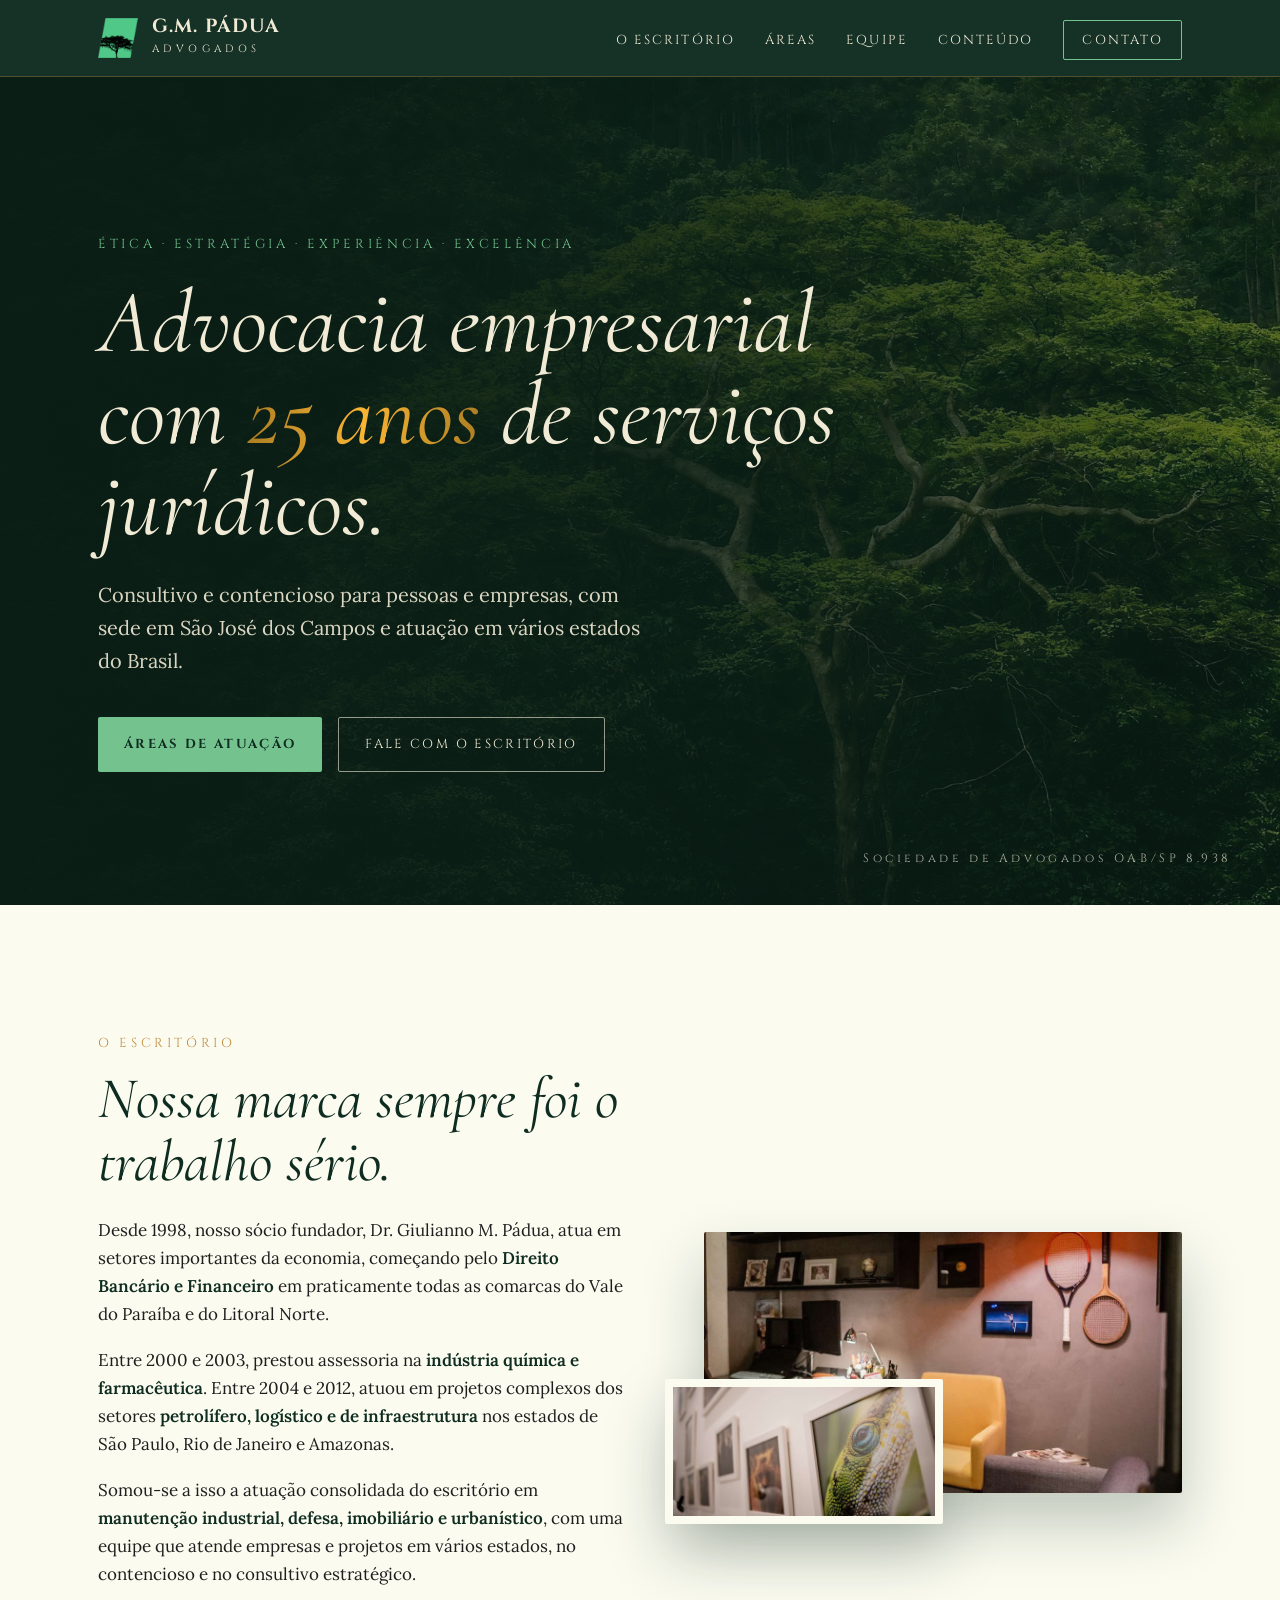
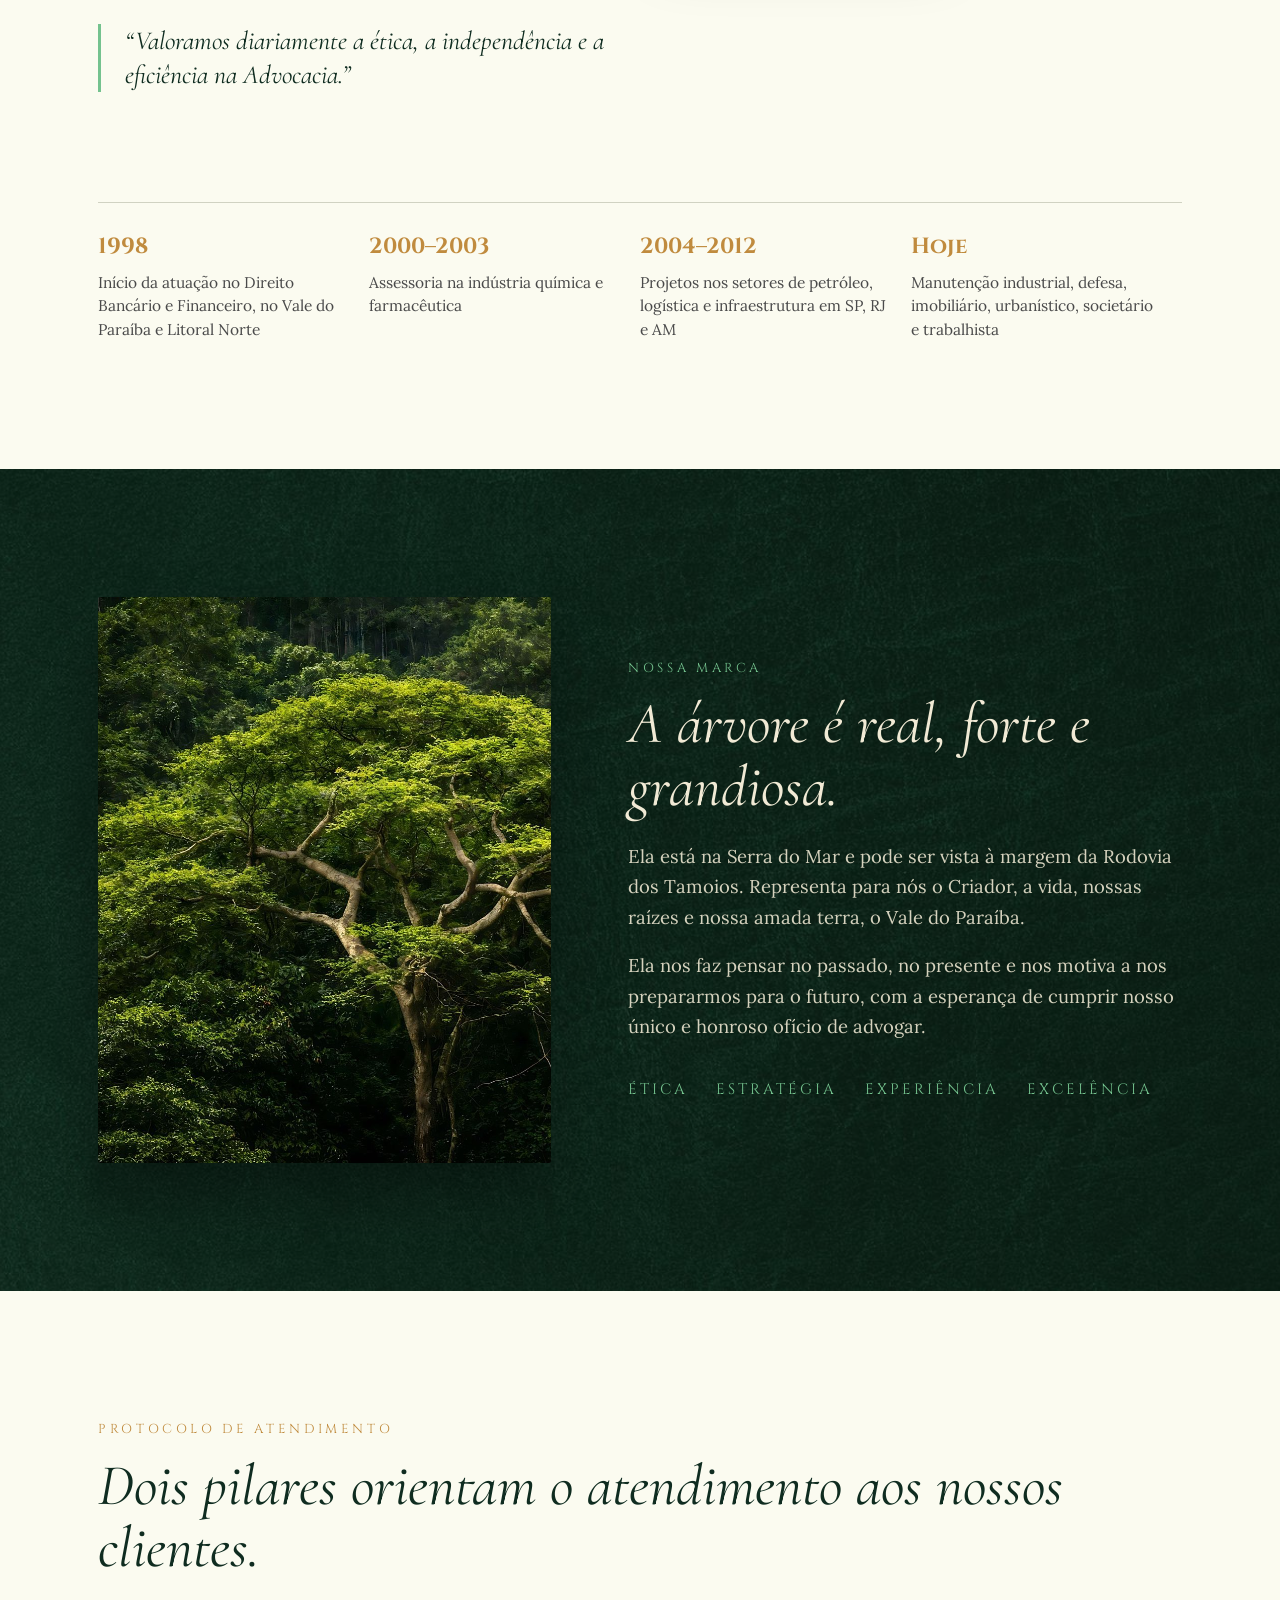
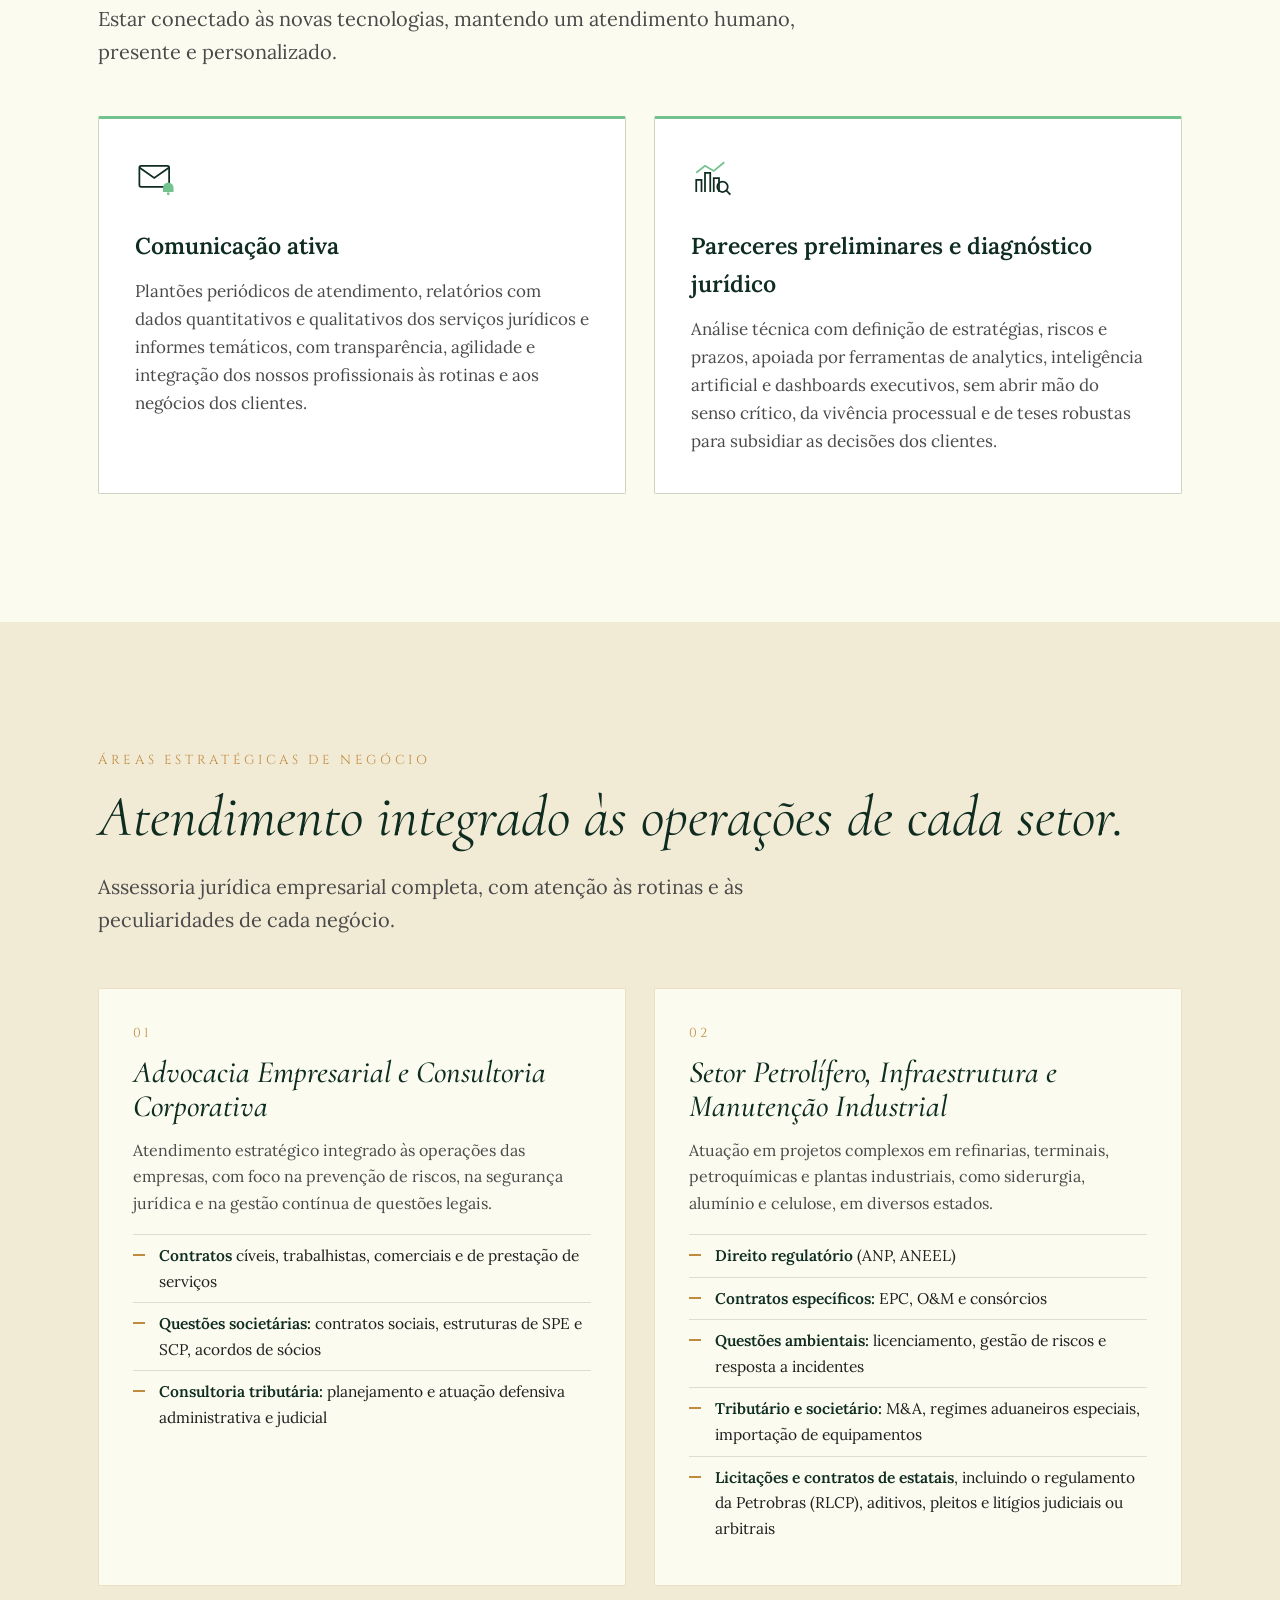
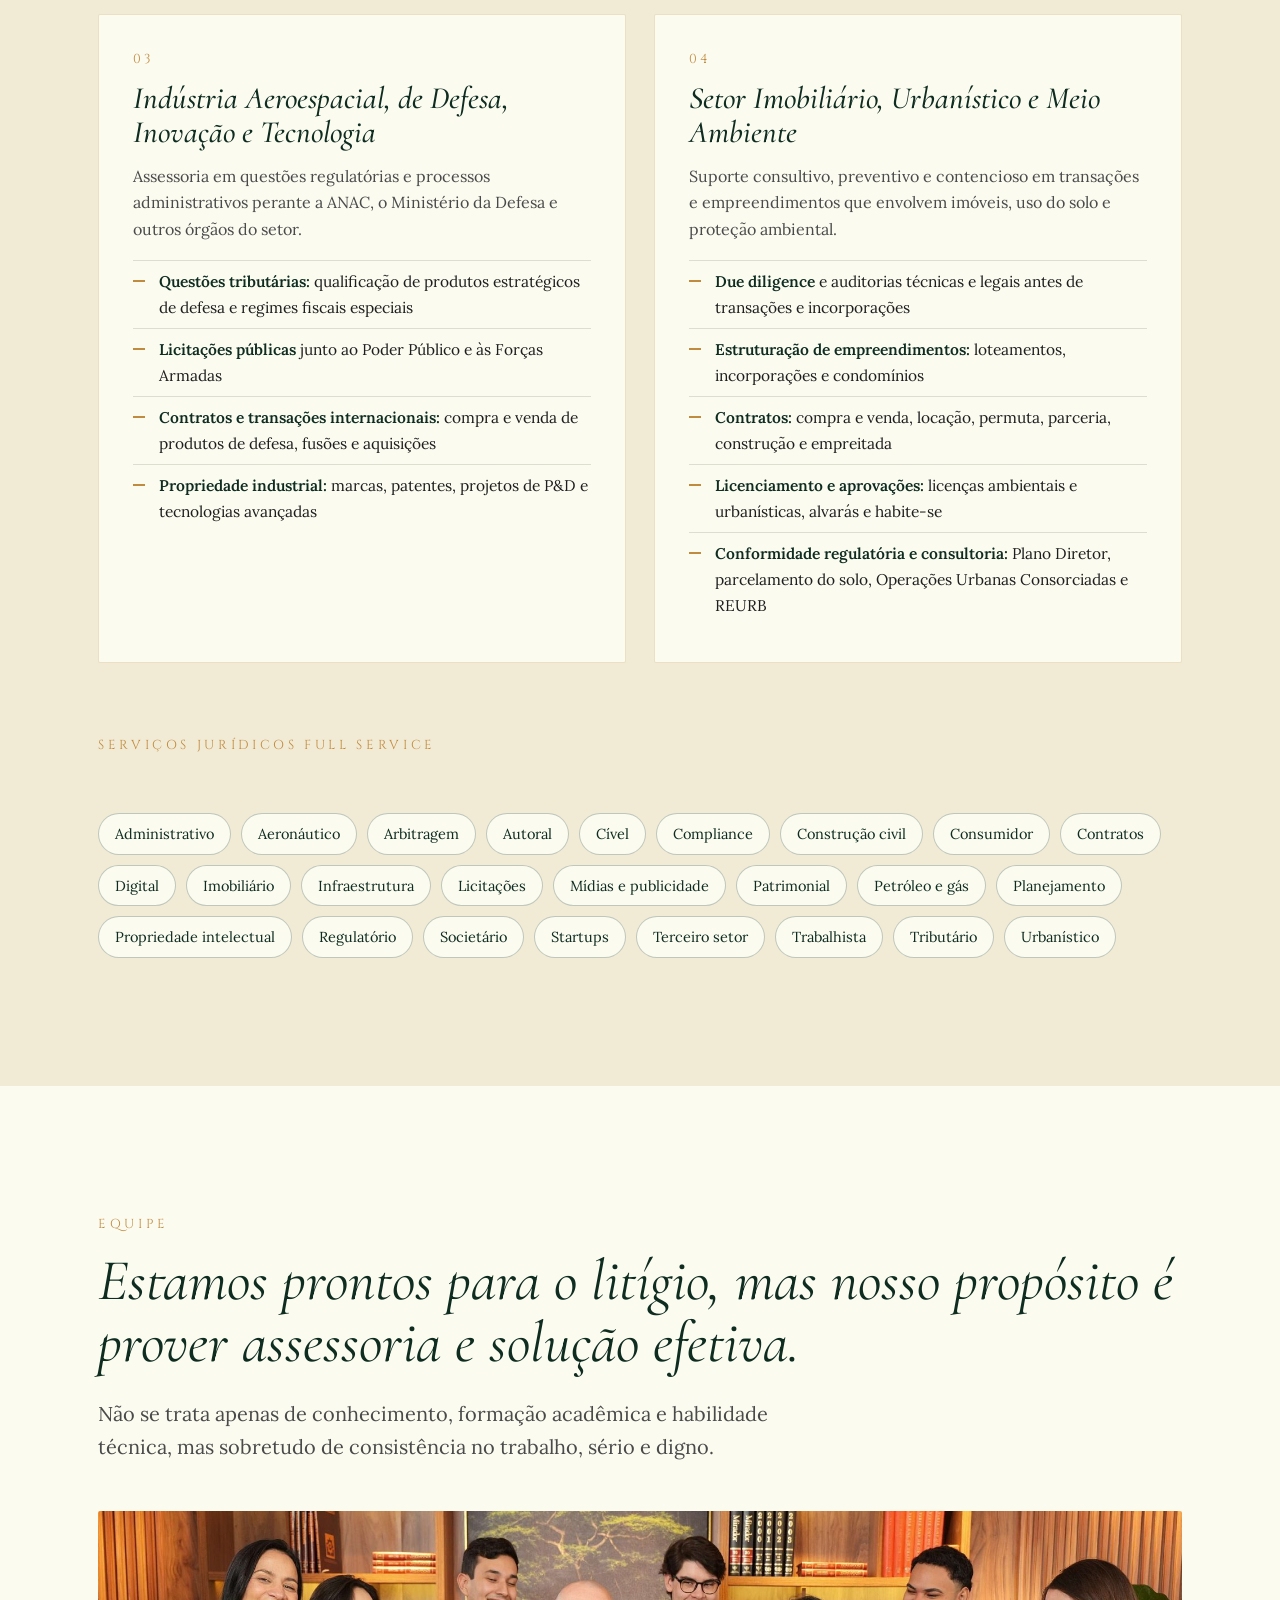
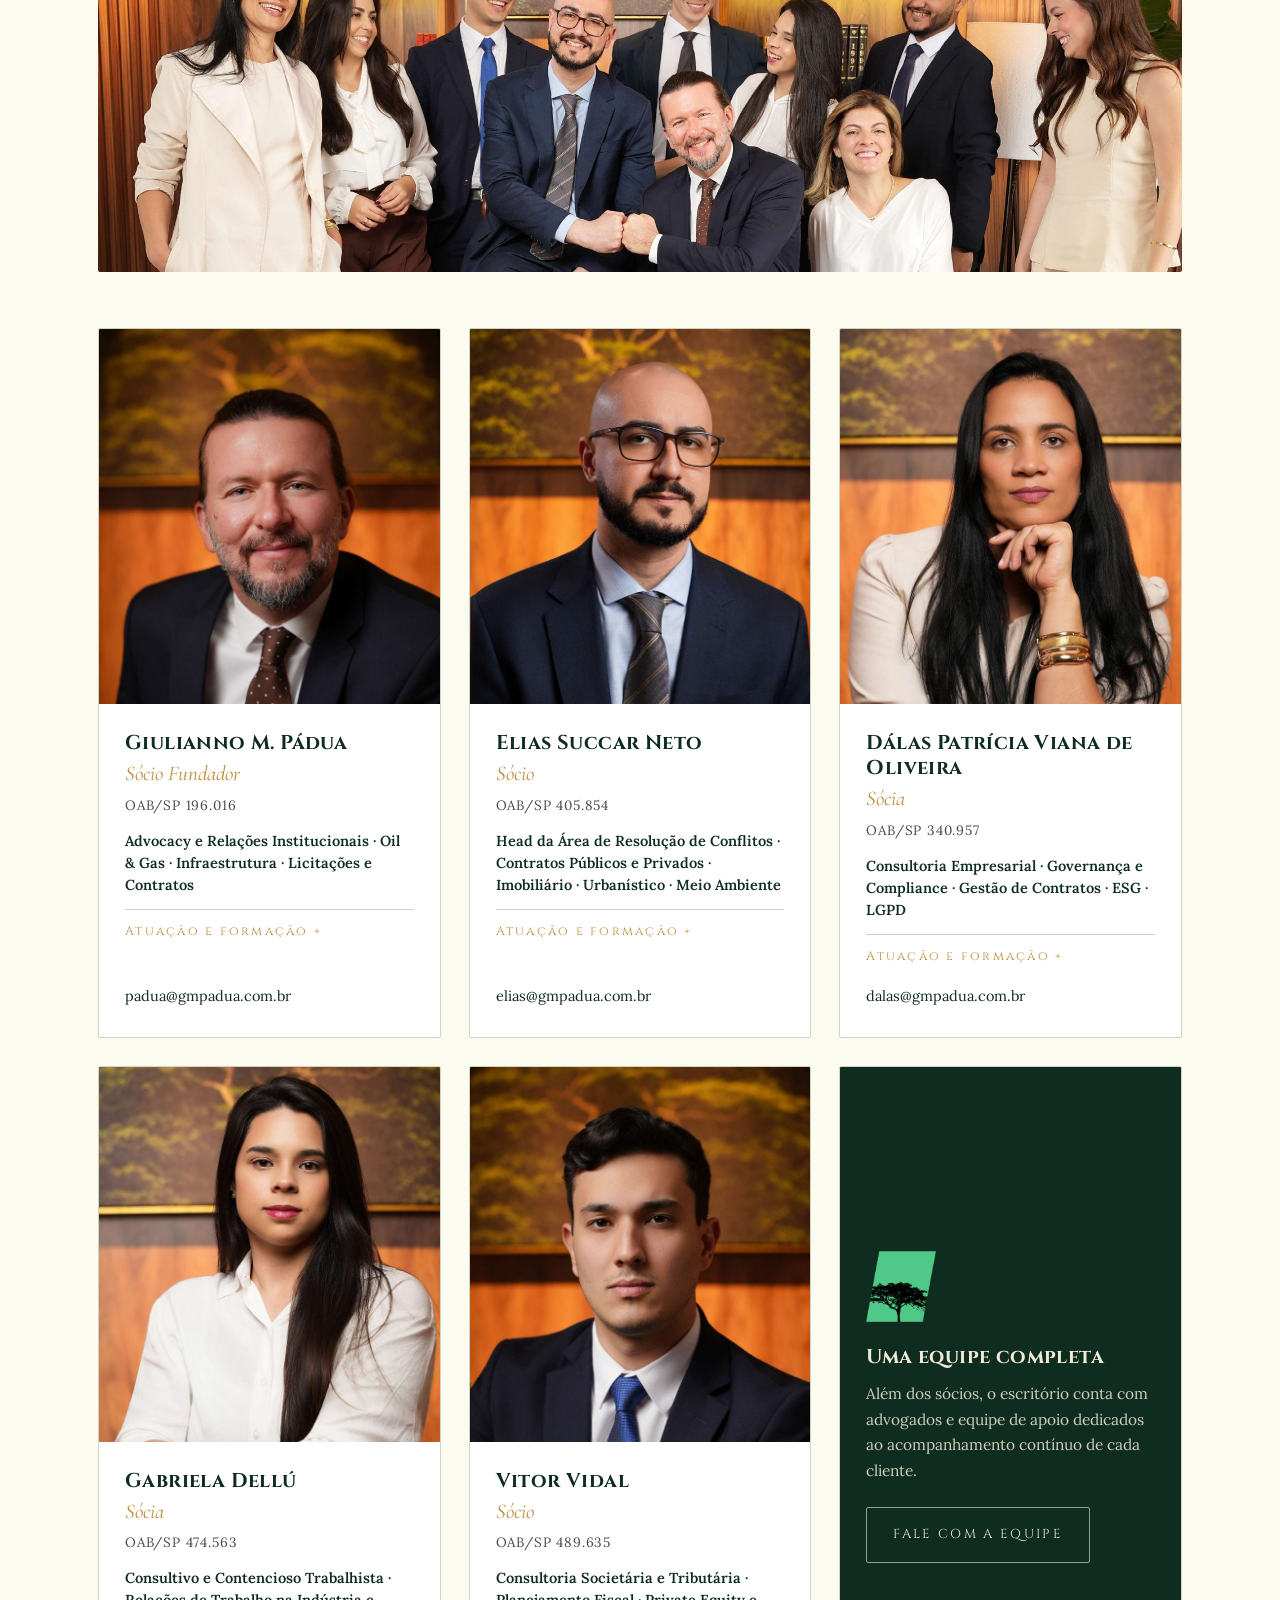
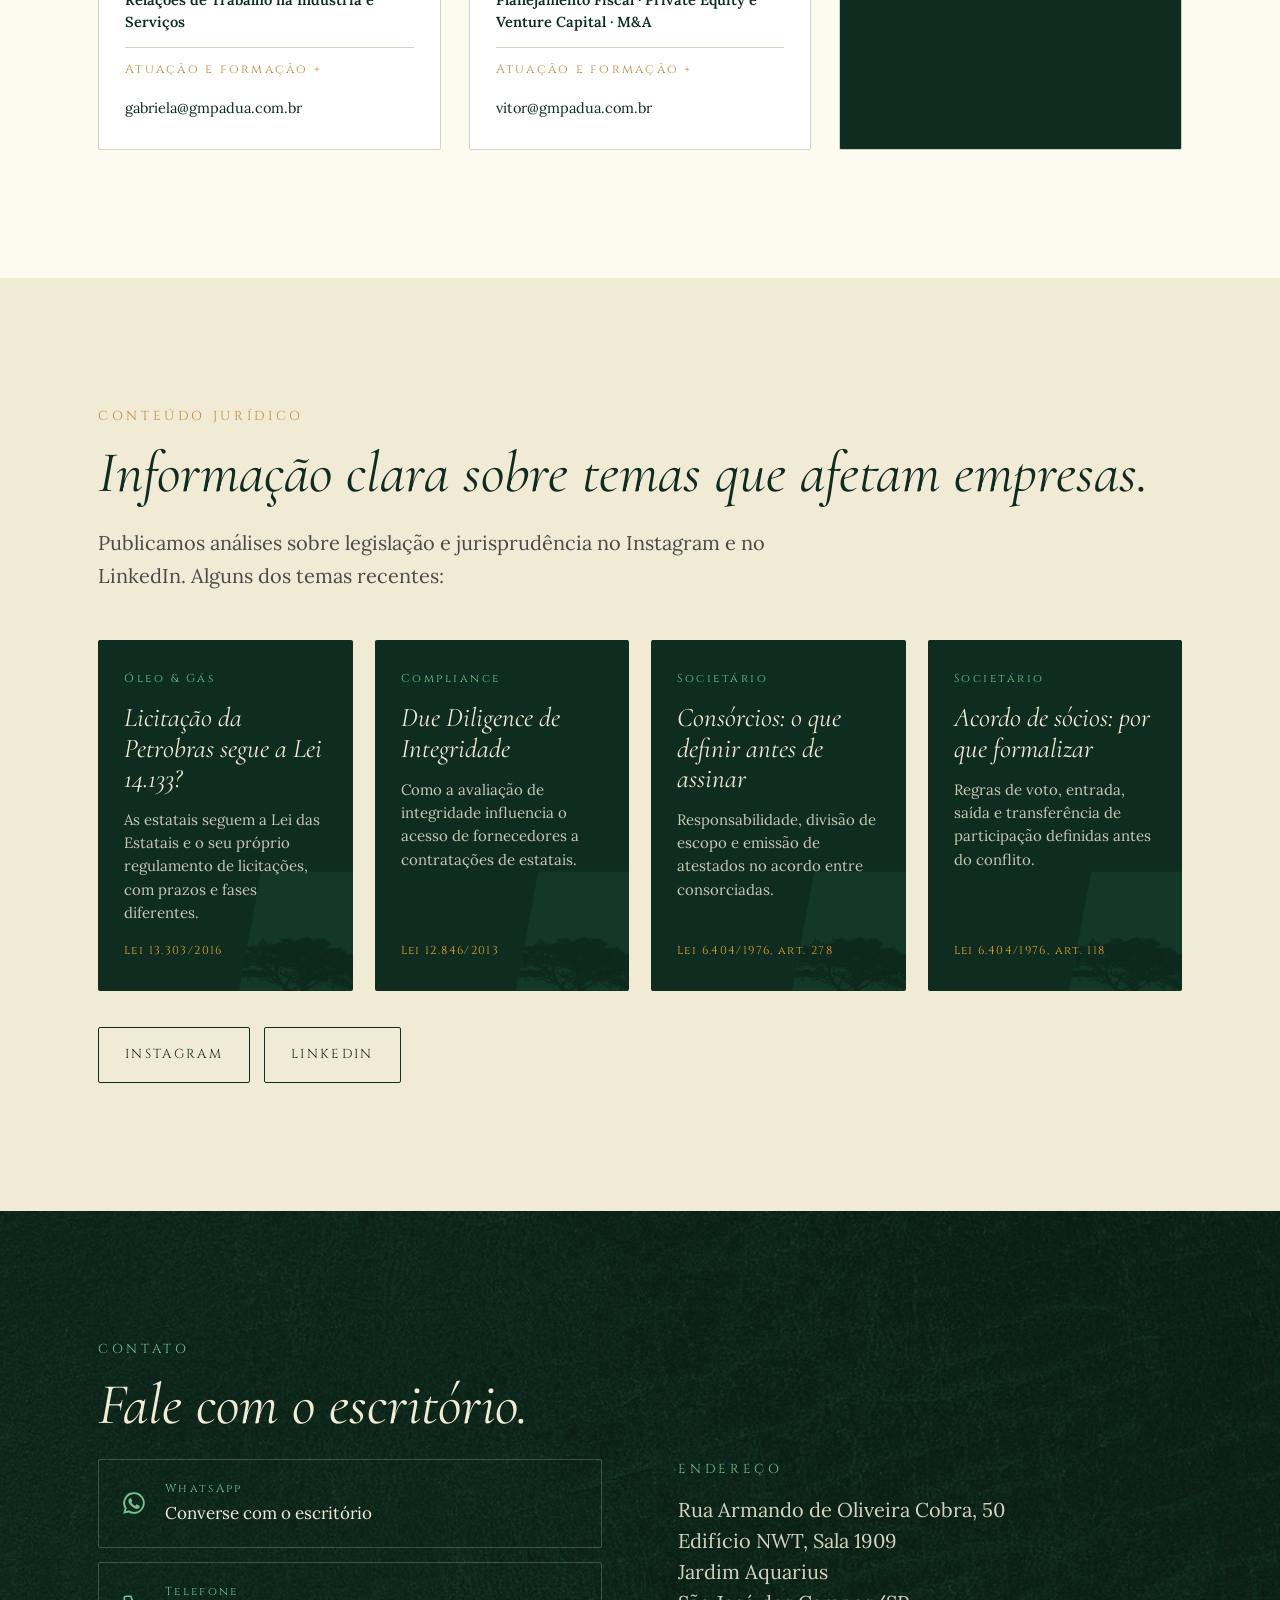
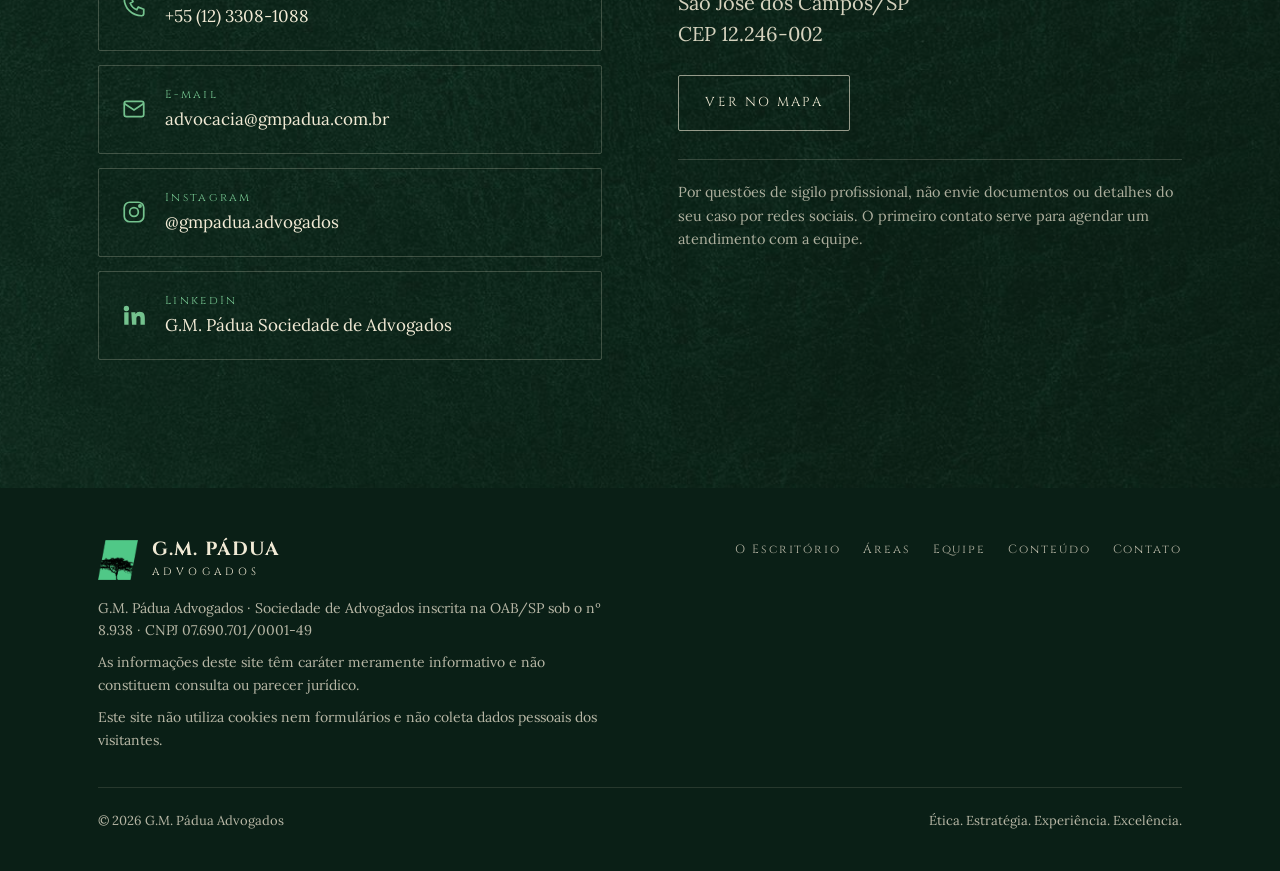
==== commit 33810d4b: "Corrige endereço do site e adiciona vídeos de demonstração Co-Authored-By: Claude Opus 5.5 <noreply@" ====
--- a/site/index.html
+++ b/site/index.html
@@ -504,7 +504,7 @@
         </div>
         <div class="address">
           <div class="eyebrow" style="color:var(--padua);margin-bottom:14px">Endereço</div>
-          <p style="font-size:20px;line-height:1.55">Av. Armando de Oliveira Cobra, 50<br>Edifício NWT, Conjunto 1909<br>Jardim Aquarius<br>São José dos Campos/SP<br>CEP 12.246-002</p>
+          <p style="font-size:20px;line-height:1.55">Rua Armando de Oliveira Cobra, 50<br>Edifício NWT, Sala 1909<br>Jardim Aquarius<br>São José dos Campos/SP<br>CEP 12.246-002</p>
           <a class="btn btn-ghost" href="https://bit.ly/4hEBvmP" target="_blank" rel="noopener" style="margin-top:26px">Ver no mapa</a>
           <p class="note">Por questões de sigilo profissional, não envie documentos ou detalhes do seu caso por redes sociais. O primeiro contato serve para agendar um atendimento com a equipe.</p>
         </div>
